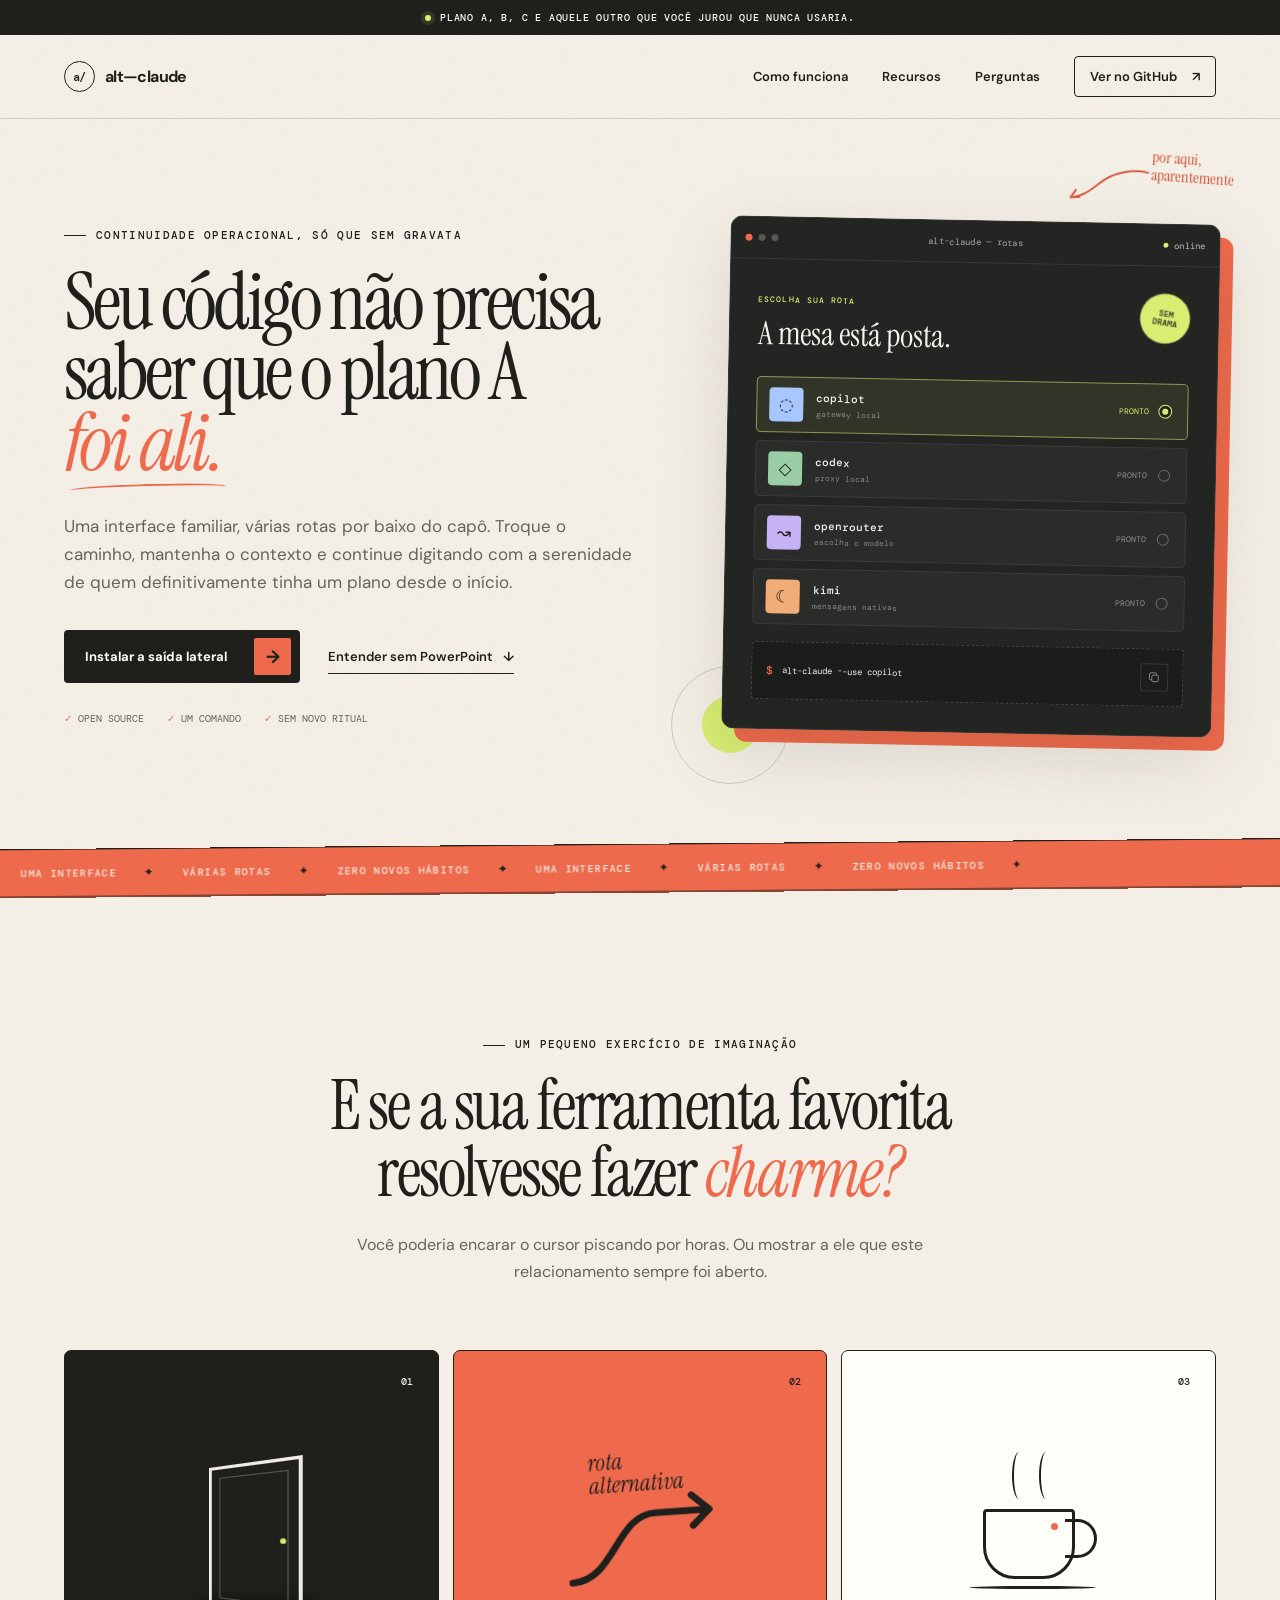
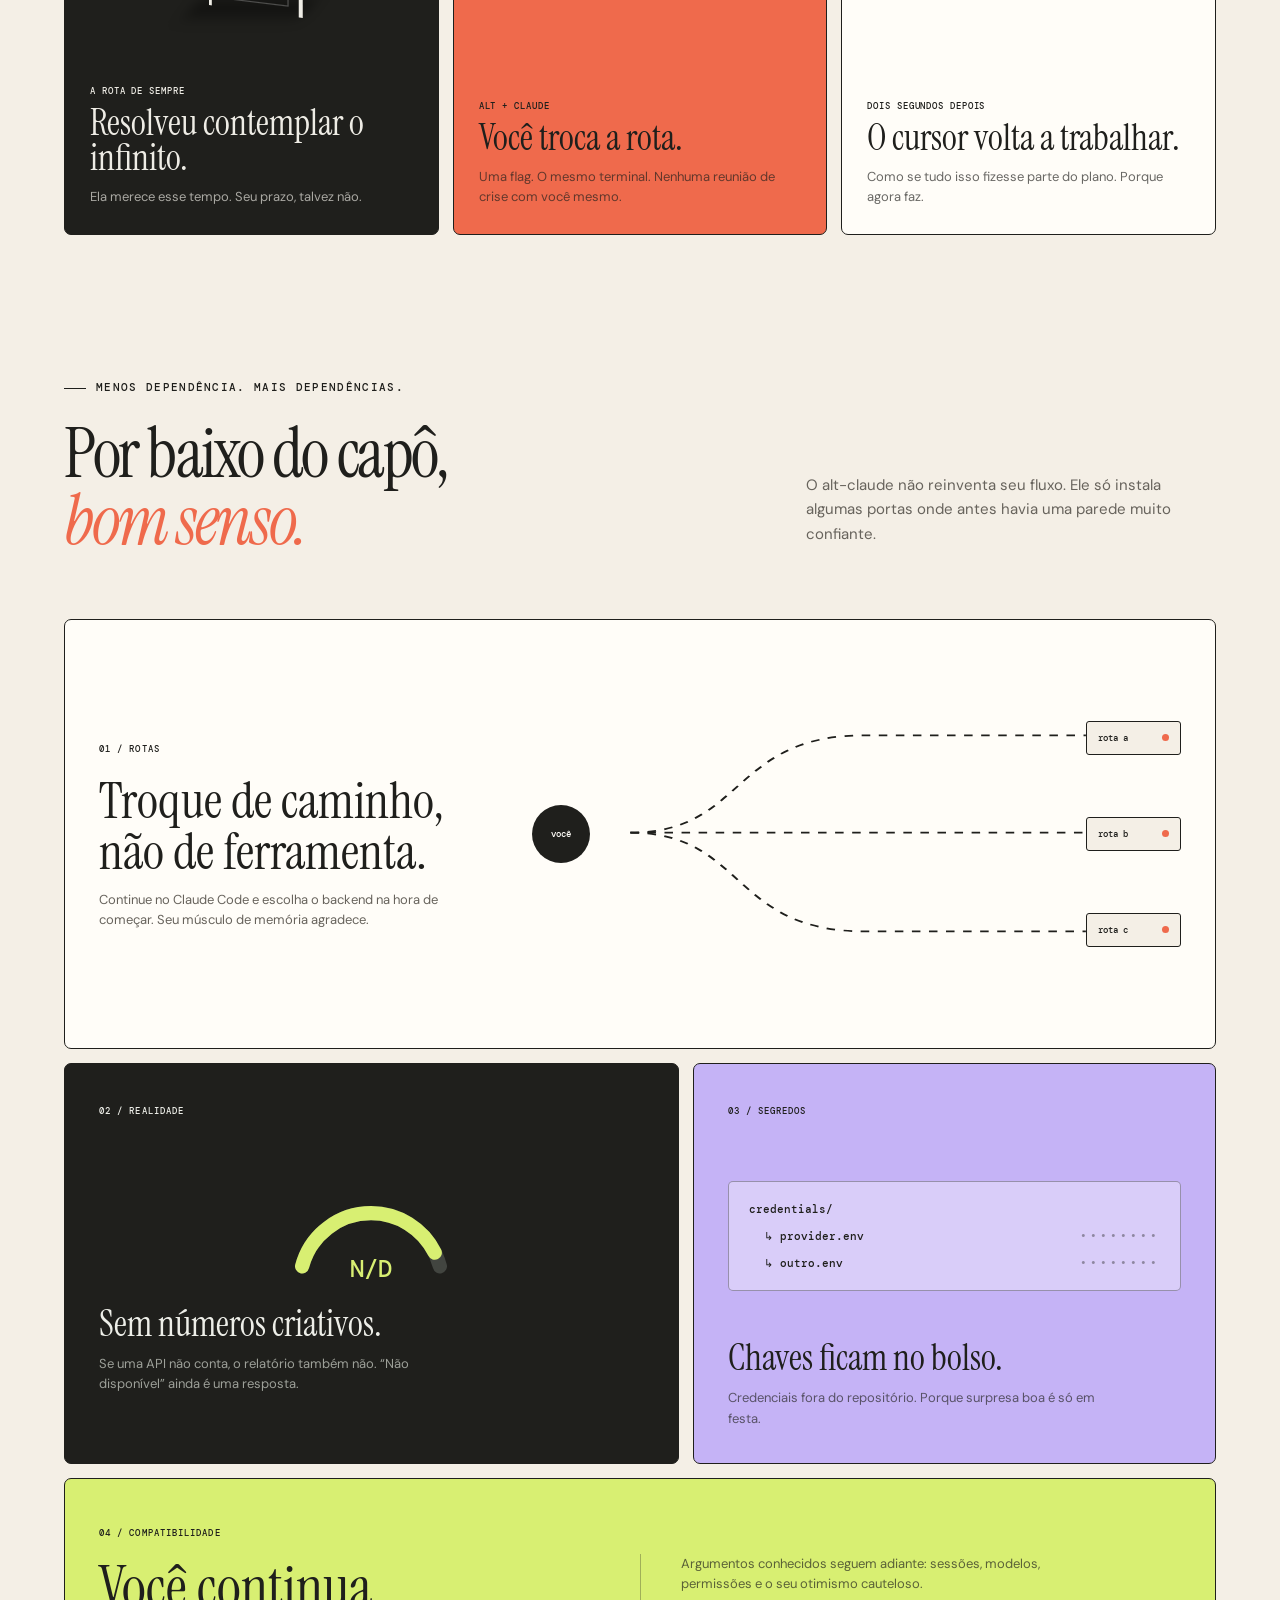
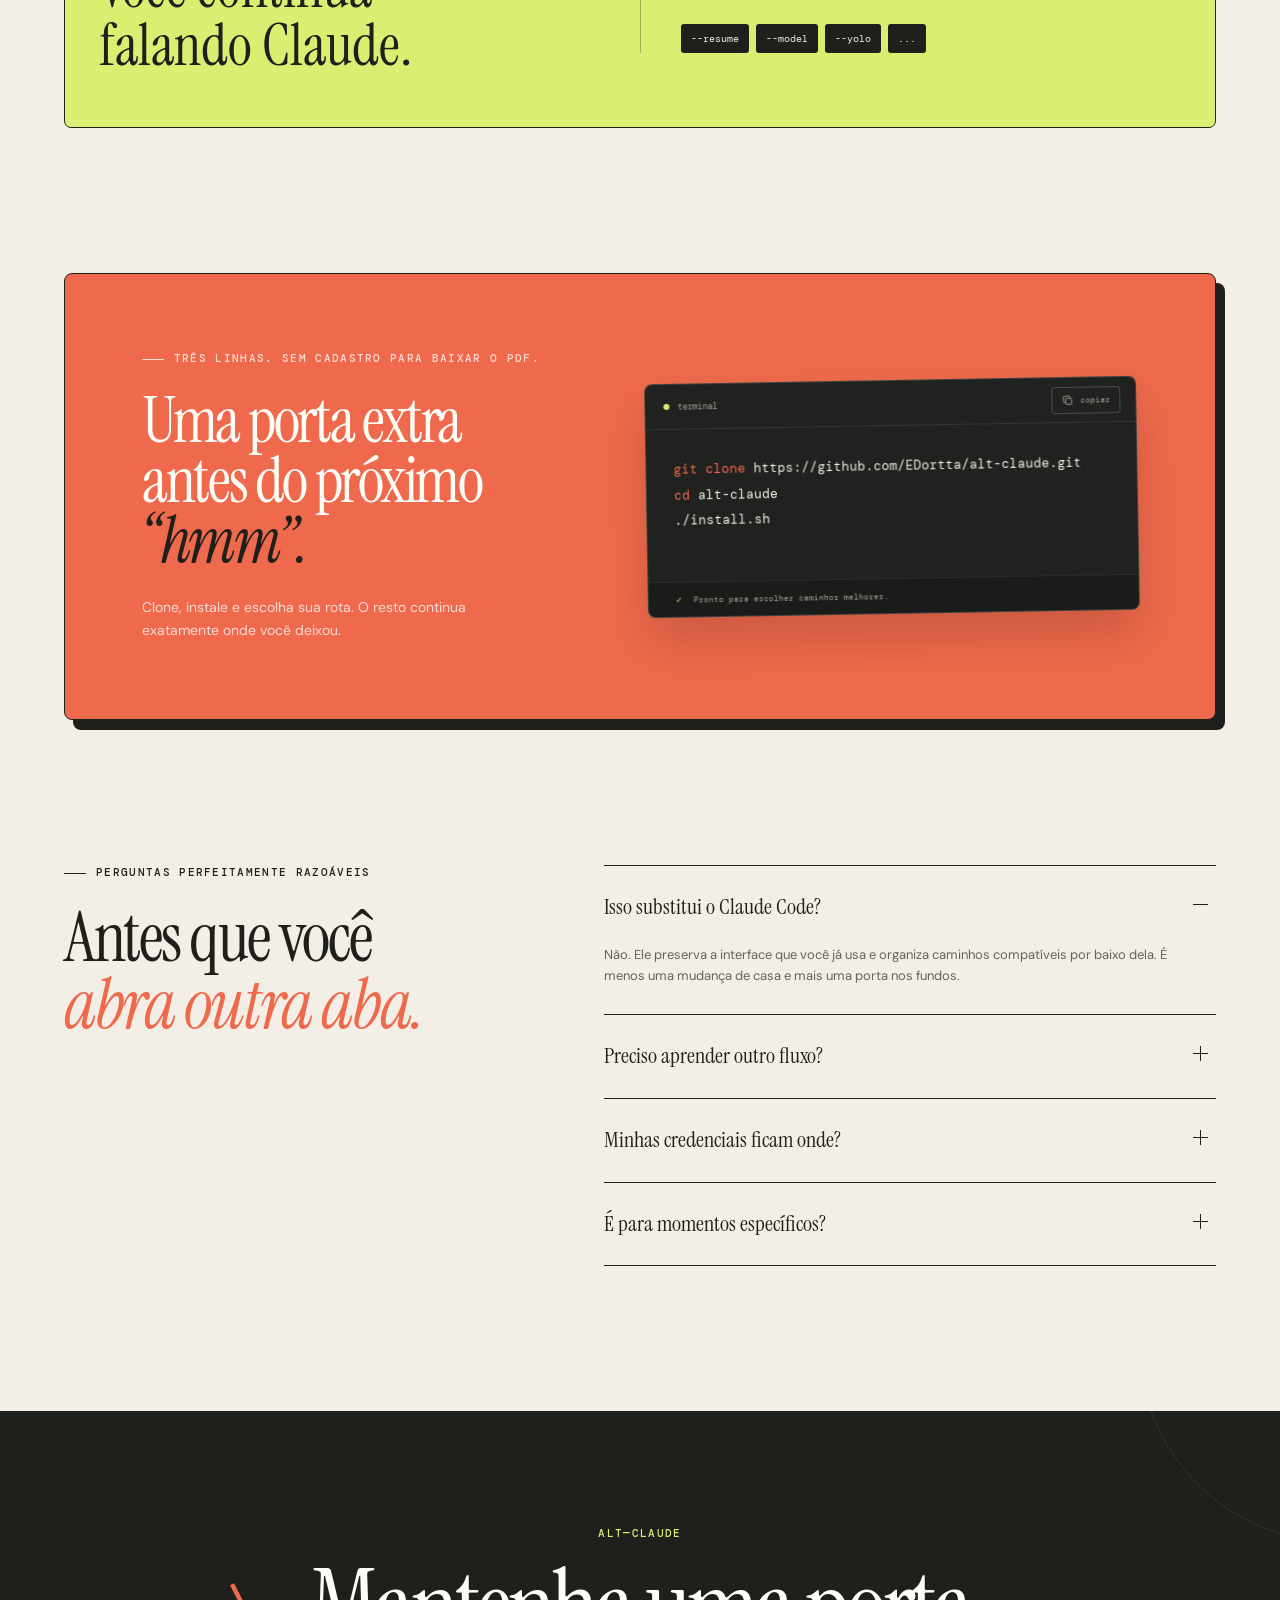
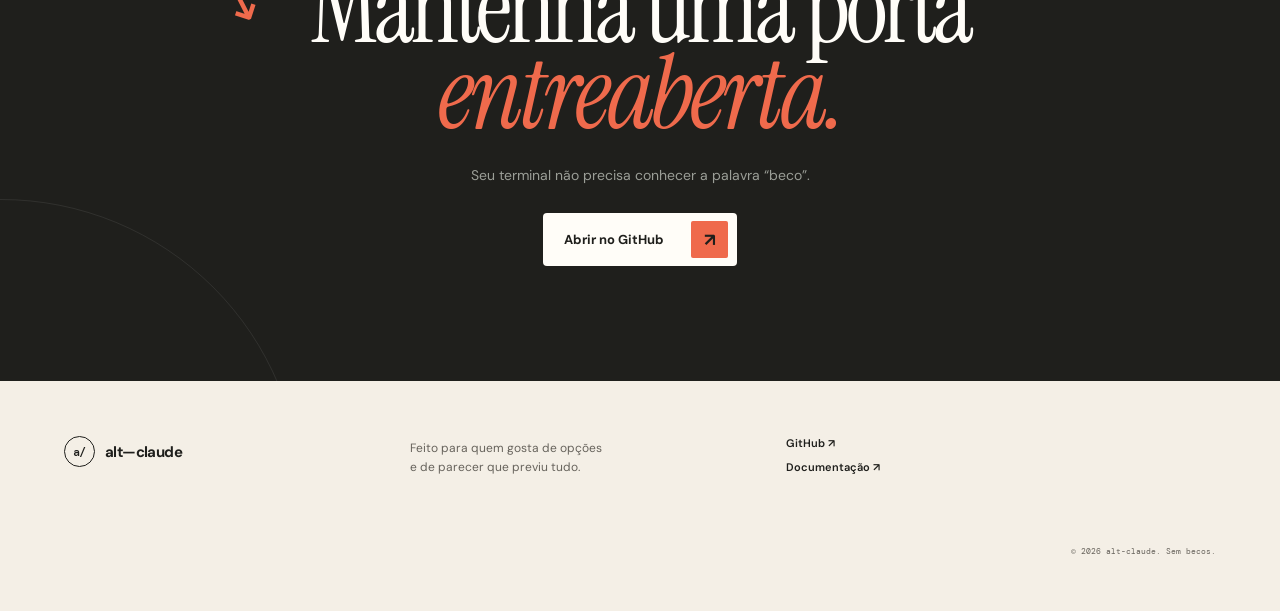
==== docs/index.html @ f987a181 "feat: consolidate installer and add GitHub landing page" ====
<!doctype html>
<html lang="pt-BR">
<head>
  <meta charset="utf-8">
  <meta name="viewport" content="width=device-width, initial-scale=1">
  <meta name="description" content="alt-claude: uma interface, várias rotas. Continue usando Claude Code com o backend que fizer sentido agora.">
  <meta name="theme-color" content="#f4efe6">
  <title>alt-claude — Sempre existe outra rota</title>
  <link rel="preconnect" href="https://fonts.googleapis.com">
  <link rel="preconnect" href="https://fonts.gstatic.com" crossorigin>
  <link href="https://fonts.googleapis.com/css2?family=DM+Mono:wght@400;500&family=DM+Sans:wght@400;500;600;700&family=Instrument+Serif:ital@0;1&display=swap" rel="stylesheet">
  <link rel="stylesheet" href="styles.css">
  <script src="script.js" defer></script>
</head>
<body>
  <a class="skip-link" href="#conteudo">Pular para o conteúdo</a>

  <div class="announcement" role="status">
    <span class="announcement-dot" aria-hidden="true"></span>
    <span>Plano A, B, C e aquele outro que você jurou que nunca usaria.</span>
  </div>

  <header class="site-header">
    <a class="brand" href="#topo" aria-label="alt-claude — início">
      <span class="brand-mark" aria-hidden="true">a/</span>
      <span>alt—claude</span>
    </a>
    <button class="menu-button" type="button" aria-expanded="false" aria-controls="main-nav">
      <span></span><span></span>
      <span class="sr-only">Abrir menu</span>
    </button>
    <nav class="main-nav" id="main-nav" aria-label="Navegação principal">
      <a href="#como-funciona">Como funciona</a>
      <a href="#recursos">Recursos</a>
      <a href="#faq">Perguntas</a>
      <a class="nav-cta" href="https://github.com/EDortta/alt-claude" target="_blank" rel="noreferrer">
        Ver no GitHub
        <span aria-hidden="true">↗</span>
      </a>
    </nav>
  </header>

  <main id="conteudo">
    <section class="hero" id="topo">
      <div class="hero-copy">
        <p class="eyebrow reveal">CONTINUIDADE OPERACIONAL, SÓ QUE SEM GRAVATA</p>
        <h1 class="reveal reveal-delay-1">
          Seu código não precisa saber que o plano A
          <em>foi ali.</em>
        </h1>
        <p class="hero-description reveal reveal-delay-2">
          Uma interface familiar, várias rotas por baixo do capô. Troque o caminho,
          mantenha o contexto e continue digitando com a serenidade de quem
          definitivamente tinha um plano desde o início.
        </p>
        <div class="hero-actions reveal reveal-delay-3">
          <a class="button button-primary" href="#instalar">
            <span>Instalar a saída lateral</span>
            <span class="button-arrow" aria-hidden="true">→</span>
          </a>
          <a class="text-link" href="#como-funciona">Entender sem PowerPoint <span aria-hidden="true">↓</span></a>
        </div>
        <ul class="hero-notes reveal reveal-delay-3" aria-label="Destaques">
          <li><span aria-hidden="true">✓</span> Open source</li>
          <li><span aria-hidden="true">✓</span> Um comando</li>
          <li><span aria-hidden="true">✓</span> Sem novo ritual</li>
        </ul>
      </div>

      <div class="hero-visual reveal reveal-delay-2" aria-label="Demonstração interativa do alt-claude">
        <div class="doodle-note" aria-hidden="true">
          <svg viewBox="0 0 82 42" fill="none">
            <path d="M79 7C62 4 43 10 32 20C24 27 16 35 3 37M3 37l9-1M3 37l5-8" stroke="currentColor" stroke-width="1.7" stroke-linecap="round" stroke-linejoin="round"/>
          </svg>
          <span>por aqui,<br>aparentemente</span>
        </div>

        <div class="terminal-card">
          <div class="terminal-topbar">
            <div class="window-controls" aria-hidden="true"><i></i><i></i><i></i></div>
            <span>alt-claude — rotas</span>
            <span class="terminal-signal"><i></i> online</span>
          </div>
          <div class="terminal-body">
            <div class="terminal-heading">
              <div>
                <span class="terminal-kicker">ESCOLHA SUA ROTA</span>
                <h2>A mesa está posta.</h2>
              </div>
              <span class="tiny-sticker">sem<br>drama</span>
            </div>

            <div class="route-list" role="group" aria-label="Escolha uma rota para a demonstração">
              <button class="route-option is-active" type="button" data-route="copilot" aria-pressed="true">
                <span class="route-icon route-icon-blue" aria-hidden="true">◌</span>
                <span class="route-info"><b>copilot</b><small>gateway local</small></span>
                <span class="route-status">pronto</span>
                <span class="route-radio" aria-hidden="true"></span>
              </button>
              <button class="route-option" type="button" data-route="codex" aria-pressed="false">
                <span class="route-icon route-icon-green" aria-hidden="true">◇</span>
                <span class="route-info"><b>codex</b><small>proxy local</small></span>
                <span class="route-status">pronto</span>
                <span class="route-radio" aria-hidden="true"></span>
              </button>
              <button class="route-option" type="button" data-route="openrouter" aria-pressed="false">
                <span class="route-icon route-icon-purple" aria-hidden="true">↝</span>
                <span class="route-info"><b>openrouter</b><small>escolha o modelo</small></span>
                <span class="route-status">pronto</span>
                <span class="route-radio" aria-hidden="true"></span>
              </button>
              <button class="route-option" type="button" data-route="kimi" aria-pressed="false">
                <span class="route-icon route-icon-orange" aria-hidden="true">☾</span>
                <span class="route-info"><b>kimi</b><small>mensagens nativas</small></span>
                <span class="route-status">pronto</span>
                <span class="route-radio" aria-hidden="true"></span>
              </button>
            </div>

            <div class="command-preview">
              <span class="prompt" aria-hidden="true">$</span>
              <code id="demo-command">alt-claude --use copilot</code>
              <button class="copy-icon" type="button" data-copy-target="demo-command" aria-label="Copiar comando">
                <svg viewBox="0 0 24 24" aria-hidden="true"><rect x="8" y="8" width="11" height="11" rx="2"></rect><path d="M16 8V6a2 2 0 0 0-2-2H6a2 2 0 0 0-2 2v8a2 2 0 0 0 2 2h2"></path></svg>
              </button>
            </div>
          </div>
        </div>
        <div class="orbit orbit-one" aria-hidden="true"></div>
        <div class="orbit orbit-two" aria-hidden="true"></div>
      </div>
    </section>

    <section class="ticker" aria-label="Resumo do produto">
      <div class="ticker-track">
        <span>UMA INTERFACE</span><i>✦</i><span>VÁRIAS ROTAS</span><i>✦</i><span>ZERO NOVOS HÁBITOS</span><i>✦</i>
        <span aria-hidden="true">UMA INTERFACE</span><i aria-hidden="true">✦</i><span aria-hidden="true">VÁRIAS ROTAS</span><i aria-hidden="true">✦</i><span aria-hidden="true">ZERO NOVOS HÁBITOS</span><i aria-hidden="true">✦</i>
      </div>
    </section>

    <section class="problem-section section-shell" id="como-funciona">
      <div class="section-intro">
        <p class="eyebrow">UM PEQUENO EXERCÍCIO DE IMAGINAÇÃO</p>
        <h2>E se a sua ferramenta favorita resolvesse fazer <em>charme?</em></h2>
        <p>Você poderia encarar o cursor piscando por horas. Ou mostrar a ele que este relacionamento sempre foi aberto.</p>
      </div>

      <div class="story-grid">
        <article class="story-card story-card-dark">
          <span class="story-number">01</span>
          <div class="story-art art-door" aria-hidden="true">
            <div class="door"><span></span></div>
            <div class="door-shadow"></div>
          </div>
          <div>
            <p class="story-label">A ROTA DE SEMPRE</p>
            <h3>Resolveu contemplar o infinito.</h3>
            <p>Ela merece esse tempo. Seu prazo, talvez não.</p>
          </div>
        </article>

        <article class="story-card story-card-coral">
          <span class="story-number">02</span>
          <div class="story-art art-sign" aria-hidden="true">
            <span>rota<br>alternativa</span>
            <svg viewBox="0 0 100 65"><path d="M9 52C34 52 37 14 60 14H91M82 5l10 9-10 9" fill="none" stroke="currentColor" stroke-width="4" stroke-linecap="round" stroke-linejoin="round"/></svg>
          </div>
          <div>
            <p class="story-label">ALT + CLAUDE</p>
            <h3>Você troca a rota.</h3>
            <p>Uma flag. O mesmo terminal. Nenhuma reunião de crise com você mesmo.</p>
          </div>
        </article>

        <article class="story-card story-card-cream">
          <span class="story-number">03</span>
          <div class="story-art art-coffee" aria-hidden="true">
            <div class="steam steam-a"></div><div class="steam steam-b"></div>
            <div class="cup"><span></span></div>
          </div>
          <div>
            <p class="story-label">DOIS SEGUNDOS DEPOIS</p>
            <h3>O cursor volta a trabalhar.</h3>
            <p>Como se tudo isso fizesse parte do plano. Porque agora faz.</p>
          </div>
        </article>
      </div>
    </section>

    <section class="features-section section-shell" id="recursos">
      <div class="section-heading-row">
        <div>
          <p class="eyebrow">MENOS DEPENDÊNCIA. MAIS DEPENDÊNCIAS.</p>
          <h2>Por baixo do capô,<br><em>bom senso.</em></h2>
        </div>
        <p>O alt-claude não reinventa seu fluxo. Ele só instala algumas portas onde antes havia uma parede muito confiante.</p>
      </div>

      <div class="bento-grid">
        <article class="feature feature-wide">
          <div class="feature-copy">
            <span class="feature-index">01 / ROTAS</span>
            <h3>Troque de caminho,<br>não de ferramenta.</h3>
            <p>Continue no Claude Code e escolha o backend na hora de começar. Seu músculo de memória agradece.</p>
          </div>
          <div class="route-map" aria-hidden="true">
            <div class="map-origin">você</div>
            <svg viewBox="0 0 360 210" preserveAspectRatio="none">
              <path d="M43 104C110 104 102 31 180 31H310"/>
              <path d="M43 104H310"/>
              <path d="M43 104C110 104 102 178 180 178H310"/>
            </svg>
            <span class="map-point point-a">rota a <i></i></span>
            <span class="map-point point-b">rota b <i></i></span>
            <span class="map-point point-c">rota c <i></i></span>
          </div>
        </article>

        <article class="feature feature-health">
          <span class="feature-index">02 / REALIDADE</span>
          <div class="health-gauge" aria-hidden="true">
            <svg viewBox="0 0 160 90"><path class="gauge-base" d="M22 76a60 60 0 0 1 116 0"/><path class="gauge-value" d="M22 76a60 60 0 0 1 116 0"/></svg>
            <span>N/D</span>
          </div>
          <h3>Sem números criativos.</h3>
          <p>Se uma API não conta, o relatório também não. “Não disponível” ainda é uma resposta.</p>
        </article>

        <article class="feature feature-config">
          <span class="feature-index">03 / SEGREDOS</span>
          <div class="config-art" aria-hidden="true">
            <span>credentials/</span>
            <span class="config-file">↳ provider.env <i>••••••••</i></span>
            <span class="config-file">↳ outro.env <i>••••••••</i></span>
          </div>
          <h3>Chaves ficam no bolso.</h3>
          <p>Credenciais fora do repositório. Porque surpresa boa é só em festa.</p>
        </article>

        <article class="feature feature-full">
          <div>
            <span class="feature-index">04 / COMPATIBILIDADE</span>
            <h3>Você continua falando Claude.</h3>
          </div>
          <div class="feature-full-copy">
            <p>Argumentos conhecidos seguem adiante: sessões, modelos, permissões e o seu otimismo cauteloso.</p>
            <div class="argument-chips" aria-label="Argumentos suportados">
              <code>--resume</code><code>--model</code><code>--yolo</code><code>...</code>
            </div>
          </div>
        </article>
      </div>
    </section>

    <section class="install-section section-shell" id="instalar">
      <div class="install-card">
        <div class="install-copy">
          <p class="eyebrow eyebrow-light">TRÊS LINHAS. SEM CADASTRO PARA BAIXAR O PDF.</p>
          <h2>Uma porta extra<br>antes do próximo <em>“hmm”.</em></h2>
          <p>Clone, instale e escolha sua rota. O resto continua exatamente onde você deixou.</p>
        </div>
        <div class="install-terminal">
          <div class="install-terminal-bar">
            <span><i></i> terminal</span>
            <button type="button" class="copy-button" data-copy-target="install-command">
              <svg viewBox="0 0 24 24" aria-hidden="true"><rect x="8" y="8" width="11" height="11" rx="2"></rect><path d="M16 8V6a2 2 0 0 0-2-2H6a2 2 0 0 0-2 2v8a2 2 0 0 0 2 2h2"></path></svg>
              <span>copiar</span>
            </button>
          </div>
          <pre id="install-command"><code><span>git clone</span> https://github.com/EDortta/alt-claude.git
<span>cd</span> alt-claude
./install.sh</code></pre>
          <div class="install-success"><span>✓</span> Pronto para escolher caminhos melhores.</div>
        </div>
      </div>
    </section>

    <section class="faq-section section-shell" id="faq">
      <div class="faq-title">
        <p class="eyebrow">PERGUNTAS PERFEITAMENTE RAZOÁVEIS</p>
        <h2>Antes que você<br><em>abra outra aba.</em></h2>
      </div>
      <div class="faq-list">
        <details open>
          <summary>Isso substitui o Claude Code?<span aria-hidden="true"></span></summary>
          <p>Não. Ele preserva a interface que você já usa e organiza caminhos compatíveis por baixo dela. É menos uma mudança de casa e mais uma porta nos fundos.</p>
        </details>
        <details>
          <summary>Preciso aprender outro fluxo?<span aria-hidden="true"></span></summary>
          <p>Só uma ideia nova: <code>alt-claude --use rota</code>. Seus outros argumentos continuam seguindo viagem.</p>
        </details>
        <details>
          <summary>Minhas credenciais ficam onde?<span aria-hidden="true"></span></summary>
          <p>Fora do repositório, em arquivos locais com permissões restritas. O README mostra a estrutura recomendada sem pedir que você cole segredo em lugar divertido.</p>
        </details>
        <details>
          <summary>É para momentos específicos?<span aria-hidden="true"></span></summary>
          <p>É para qualquer momento em que ter escolha pareça mais inteligente do que não ter. Curiosamente, são muitos.</p>
        </details>
      </div>
    </section>

    <section class="closing-section">
      <div class="closing-doodle" aria-hidden="true">↘</div>
      <p class="eyebrow">ALT—CLAUDE</p>
      <h2>Mantenha uma porta<br><em>entreaberta.</em></h2>
      <p>Seu terminal não precisa conhecer a palavra “beco”.</p>
      <a class="button button-light" href="https://github.com/EDortta/alt-claude" target="_blank" rel="noreferrer">
        <span>Abrir no GitHub</span><span class="button-arrow" aria-hidden="true">↗</span>
      </a>
    </section>
  </main>

  <footer class="site-footer">
    <a class="brand brand-footer" href="#topo"><span class="brand-mark">a/</span><span>alt—claude</span></a>
    <p>Feito para quem gosta de opções<br>e de parecer que previu tudo.</p>
    <div class="footer-links">
      <a href="https://github.com/EDortta/alt-claude" target="_blank" rel="noreferrer">GitHub ↗</a>
      <a href="https://github.com/EDortta/alt-claude/blob/main/README.md" target="_blank" rel="noreferrer">Documentação ↗</a>
    </div>
    <span class="footer-copy">© <span id="year"></span> alt-claude. Sem becos.</span>
  </footer>

  <div class="toast" role="status" aria-live="polite">Comando copiado. Finja que decorou.</div>
</body>
</html>
---- docs/styles.css ----
:root {
  --paper: #f4efe6;
  --paper-deep: #e9e0d2;
  --ink: #1f1f1c;
  --muted: #67635c;
  --line: rgba(31, 31, 28, 0.16);
  --coral: #ef6a4c;
  --coral-dark: #d64d31;
  --acid: #d8ef72;
  --blue: #a9c7ff;
  --purple: #c5b3f6;
  --green: #9bcea7;
  --white: #fffdf8;
  --sans: "DM Sans", system-ui, -apple-system, BlinkMacSystemFont, "Segoe UI", sans-serif;
  --serif: "Instrument Serif", Georgia, serif;
  --mono: "DM Mono", "SFMono-Regular", Consolas, monospace;
  --shadow: 0 24px 70px rgba(49, 42, 32, 0.13);
}

* { box-sizing: border-box; }
html { scroll-behavior: smooth; }
body {
  margin: 0;
  color: var(--ink);
  background: var(--paper);
  font-family: var(--sans);
  -webkit-font-smoothing: antialiased;
  overflow-x: hidden;
}
body::before {
  content: "";
  position: fixed;
  inset: 0;
  pointer-events: none;
  z-index: 100;
  opacity: .18;
  background-image: url("data:image/svg+xml,%3Csvg viewBox='0 0 180 180' xmlns='http://www.w3.org/2000/svg'%3E%3Cfilter id='n'%3E%3CfeTurbulence type='fractalNoise' baseFrequency='.95' numOctaves='3' stitchTiles='stitch'/%3E%3C/filter%3E%3Crect width='100%25' height='100%25' filter='url(%23n)' opacity='.12'/%3E%3C/svg%3E");
  mix-blend-mode: multiply;
}
a { color: inherit; text-decoration: none; }
button { color: inherit; font: inherit; }
code, pre { font-family: var(--mono); }
::selection { color: var(--ink); background: var(--acid); }

.skip-link {
  position: fixed;
  left: 1rem;
  top: 1rem;
  transform: translateY(-200%);
  padding: .75rem 1rem;
  background: var(--ink);
  color: var(--white);
  z-index: 200;
  transition: transform .2s;
}
.skip-link:focus { transform: translateY(0); }
.sr-only {
  position: absolute;
  width: 1px;
  height: 1px;
  padding: 0;
  margin: -1px;
  overflow: hidden;
  clip: rect(0, 0, 0, 0);
  white-space: nowrap;
  border: 0;
}

.announcement {
  min-height: 35px;
  padding: 7px 5vw;
  display: flex;
  align-items: center;
  justify-content: center;
  gap: 9px;
  color: var(--white);
  background: var(--ink);
  font: 500 10px/1.4 var(--mono);
  letter-spacing: .08em;
  text-align: center;
  text-transform: uppercase;
}
.announcement-dot {
  width: 6px;
  height: 6px;
  border-radius: 50%;
  background: var(--acid);
  box-shadow: 0 0 0 4px rgba(216, 239, 114, .12);
  animation: pulse 2.2s ease-out infinite;
}

.site-header {
  height: 84px;
  max-width: 1440px;
  margin: 0 auto;
  padding: 0 clamp(24px, 5vw, 78px);
  display: flex;
  align-items: center;
  justify-content: space-between;
  border-bottom: 1px solid var(--line);
}
.brand {
  display: inline-flex;
  align-items: center;
  gap: 10px;
  font-weight: 700;
  letter-spacing: -.04em;
}
.brand-mark {
  width: 31px;
  height: 31px;
  display: grid;
  place-items: center;
  border: 1.5px solid var(--ink);
  border-radius: 50%;
  font: 500 12px var(--mono);
  letter-spacing: -.06em;
}
.main-nav { display: flex; align-items: center; gap: 34px; font-size: 13px; font-weight: 600; }
.main-nav > a:not(.nav-cta) { position: relative; }
.main-nav > a:not(.nav-cta)::after {
  content: "";
  position: absolute;
  left: 0;
  right: 100%;
  bottom: -5px;
  height: 1px;
  background: var(--ink);
  transition: right .25s ease;
}
.main-nav > a:hover::after { right: 0; }
.nav-cta {
  padding: 11px 15px;
  display: inline-flex;
  gap: 15px;
  align-items: center;
  border: 1px solid var(--ink);
  border-radius: 4px;
  transition: background .2s, color .2s, transform .2s;
}
.nav-cta:hover { color: var(--white); background: var(--ink); transform: translateY(-2px); }
.menu-button { display: none; border: 0; background: transparent; }

.hero {
  max-width: 1440px;
  min-height: 725px;
  margin: 0 auto;
  padding: 88px clamp(24px, 5vw, 78px) 98px;
  display: grid;
  grid-template-columns: minmax(0, .91fr) minmax(470px, .78fr);
  align-items: center;
  gap: clamp(55px, 7vw, 120px);
}
.eyebrow {
  margin: 0 0 24px;
  font: 500 11px/1.4 var(--mono);
  letter-spacing: .12em;
}
.eyebrow::before {
  content: "";
  width: 22px;
  height: 1px;
  margin-right: 10px;
  display: inline-block;
  vertical-align: middle;
  background: currentColor;
}
.hero h1 {
  max-width: 700px;
  margin: 0;
  font: 400 clamp(64px, 6.25vw, 100px)/.88 var(--serif);
  letter-spacing: -.045em;
}
.hero h1 em, h2 em { color: var(--coral); font-weight: 400; }
.hero h1 em { position: relative; white-space: nowrap; }
.hero h1 em::after {
  content: "";
  position: absolute;
  height: 7px;
  left: 3%;
  right: -2%;
  bottom: 2px;
  border-top: 2px solid var(--coral);
  border-radius: 50%;
  transform: rotate(-1.5deg);
}
.hero-description {
  max-width: 620px;
  margin: 34px 0 0;
  color: var(--muted);
  font-size: 17px;
  line-height: 1.65;
}
.hero-actions { margin-top: 34px; display: flex; align-items: center; gap: 28px; }
.button {
  min-height: 53px;
  padding: 0 8px 0 20px;
  display: inline-flex;
  align-items: center;
  gap: 27px;
  border: 1px solid transparent;
  border-radius: 4px;
  font-size: 13px;
  font-weight: 700;
  transition: transform .2s ease, box-shadow .2s ease, background .2s;
}
.button-primary { color: var(--white); background: var(--ink); }
.button-primary:hover { transform: translateY(-3px); box-shadow: 0 10px 24px rgba(31,31,28,.18); }
.button-arrow {
  width: 37px;
  height: 37px;
  display: grid;
  place-items: center;
  border-radius: 2px;
  color: var(--ink);
  background: var(--coral);
  font-size: 18px;
}
.text-link { padding: 8px 0; border-bottom: 1px solid var(--ink); font-size: 13px; font-weight: 600; }
.text-link span { display: inline-block; margin-left: 7px; transition: transform .2s; }
.text-link:hover span { transform: translateY(3px); }
.hero-notes { margin: 29px 0 0; padding: 0; display: flex; gap: 23px; list-style: none; color: var(--muted); font: 400 10px var(--mono); text-transform: uppercase; }
.hero-notes span { color: var(--coral); }

.hero-visual { position: relative; min-width: 0; }
.terminal-card {
  position: relative;
  z-index: 2;
  overflow: hidden;
  color: #ebeee8;
  background: #232522;
  border: 1px solid rgba(255,255,255,.1);
  border-radius: 12px;
  box-shadow: var(--shadow), 13px 13px 0 var(--coral);
  transform: rotate(1.1deg);
  transition: transform .35s ease;
}
.terminal-card:hover { transform: rotate(0deg) translateY(-3px); }
.terminal-topbar {
  height: 42px;
  padding: 0 14px;
  display: grid;
  grid-template-columns: 1fr auto 1fr;
  align-items: center;
  border-bottom: 1px solid rgba(255,255,255,.09);
  color: #a5aaa2;
  font: 400 9px var(--mono);
  letter-spacing: .03em;
}
.window-controls { display: flex; gap: 6px; }
.window-controls i { width: 7px; height: 7px; border-radius: 50%; background: #545952; }
.window-controls i:first-child { background: var(--coral); }
.terminal-signal { justify-self: end; display: flex; align-items: center; gap: 6px; color: #bac1b7; }
.terminal-signal i { width: 5px; height: 5px; border-radius: 50%; background: var(--acid); }
.terminal-body { padding: 27px 28px 29px; }
.terminal-heading { margin-bottom: 22px; display: flex; align-items: flex-start; justify-content: space-between; }
.terminal-kicker { color: var(--acid); font: 500 8px var(--mono); letter-spacing: .13em; }
.terminal-heading h2 { margin: 5px 0 0; color: #f7f4ee; font: 400 32px var(--serif); }
.tiny-sticker { width: 50px; height: 50px; display: grid; place-items: center; color: var(--ink); background: var(--acid); border-radius: 50%; font: 500 8px/1.1 var(--mono); text-align: center; text-transform: uppercase; transform: rotate(9deg); }
.route-list { display: grid; gap: 8px; }
.route-option {
  width: 100%;
  padding: 10px 12px;
  display: grid;
  grid-template-columns: 36px 1fr auto 16px;
  gap: 11px;
  align-items: center;
  color: #d8dbd5;
  background: rgba(255,255,255,.035);
  border: 1px solid rgba(255,255,255,.075);
  border-radius: 5px;
  text-align: left;
  cursor: pointer;
  transition: background .18s, border-color .18s, transform .18s;
}
.route-option:hover { transform: translateX(3px); background: rgba(255,255,255,.07); }
.route-option.is-active { border-color: rgba(216,239,114,.55); background: rgba(216,239,114,.08); }
.route-icon { width: 34px; height: 34px; display: grid; place-items: center; border-radius: 4px; color: var(--ink); font-size: 17px; }
.route-icon-blue { background: var(--blue); }
.route-icon-green { background: var(--green); }
.route-icon-purple { background: var(--purple); }
.route-icon-orange { background: #f2ad78; }
.route-info { display: grid; gap: 4px; }
.route-info b { color: #f1f2ee; font: 500 11px var(--mono); }
.route-info small { color: #858b82; font: 400 8px var(--mono); }
.route-status { color: #8e948b; font: 400 8px var(--mono); text-transform: uppercase; }
.route-option.is-active .route-status { color: var(--acid); }
.route-radio { width: 12px; height: 12px; border: 1px solid #656a63; border-radius: 50%; }
.route-option.is-active .route-radio { border: 3px solid #232522; outline: 1px solid var(--acid); background: var(--acid); }
.command-preview { margin-top: 17px; padding: 14px; display: flex; align-items: center; gap: 9px; border: 1px dashed rgba(255,255,255,.18); border-radius: 4px; background: #1b1d1a; }
.command-preview .prompt { color: var(--coral); font: 500 11px var(--mono); }
.command-preview code { flex: 1; color: #eceee9; font-size: 9px; white-space: nowrap; }
.copy-icon { width: 28px; height: 28px; padding: 6px; display: grid; place-items: center; color: #91968e; background: transparent; border: 1px solid rgba(255,255,255,.12); border-radius: 3px; cursor: pointer; }
.copy-icon:hover { color: var(--acid); border-color: var(--acid); }
.copy-icon svg, .copy-button svg { width: 100%; fill: none; stroke: currentColor; stroke-width: 1.5; }
.doodle-note { position: absolute; z-index: 3; top: -72px; right: -18px; display: flex; align-items: flex-start; color: var(--coral-dark); font: 400 16px/1.1 var(--serif); transform: rotate(4deg); }
.doodle-note svg { width: 82px; margin-top: 18px; }
.orbit { position: absolute; z-index: 1; border: 1px solid rgba(31,31,28,.18); border-radius: 50%; }
.orbit-one { width: 118px; height: 118px; left: -55px; bottom: -51px; }
.orbit-two { width: 57px; height: 57px; left: -24px; bottom: -20px; background: var(--acid); border: 0; }

.ticker { overflow: hidden; color: var(--paper); background: var(--coral); border-block: 1px solid var(--ink); transform: rotate(-.5deg) scale(1.01); }
.ticker-track { width: max-content; padding: 15px 0; display: flex; align-items: center; animation: marquee 24s linear infinite; font: 500 10px var(--mono); letter-spacing: .13em; }
.ticker-track span { margin: 0 27px; }
.ticker-track i { color: var(--ink); font-style: normal; font-size: 12px; }

.section-shell { max-width: 1440px; margin: 0 auto; padding-inline: clamp(24px, 5vw, 78px); }
.problem-section { padding-top: 145px; padding-bottom: 145px; }
.section-intro { max-width: 800px; margin: 0 auto 65px; text-align: center; }
.section-intro .eyebrow { margin-bottom: 20px; }
.section-intro h2, .section-heading-row h2, .faq-title h2 {
  margin: 0;
  font: 400 clamp(48px, 5.4vw, 79px)/.97 var(--serif);
  letter-spacing: -.035em;
}
.section-intro > p:last-child { max-width: 600px; margin: 26px auto 0; color: var(--muted); font-size: 16px; line-height: 1.65; }
.story-grid { display: grid; grid-template-columns: repeat(3, 1fr); gap: 14px; }
.story-card { min-height: 485px; padding: 24px 25px 27px; display: flex; flex-direction: column; justify-content: space-between; border: 1px solid var(--ink); border-radius: 7px; transition: transform .28s ease, box-shadow .28s ease; }
.story-card:hover { transform: translateY(-7px) rotate(-.3deg); box-shadow: 7px 8px 0 var(--ink); }
.story-card-dark { color: #eeece5; background: var(--ink); }
.story-card-coral { background: var(--coral); }
.story-card-cream { background: var(--white); }
.story-number { align-self: flex-end; font: 500 10px var(--mono); }
.story-label { margin: 0 0 8px; font: 500 9px var(--mono); letter-spacing: .1em; }
.story-card h3 { margin: 0 0 12px; font: 400 36px/.98 var(--serif); }
.story-card > div:last-child > p:last-child { margin: 0; max-width: 325px; opacity: .67; font-size: 13px; line-height: 1.55; }
.story-art { height: 190px; display: grid; place-items: center; }
.art-door { position: relative; }
.door { position: relative; z-index: 2; width: 85px; height: 137px; border: 3px solid #eeece5; border-bottom: 0; transform: perspective(200px) rotateY(-22deg); transform-origin: left; }
.door::before { content: ""; position: absolute; inset: 8px; border: 1px solid rgba(255,255,255,.25); }
.door span { position: absolute; right: 10px; top: 67px; width: 5px; height: 5px; border-radius: 50%; background: var(--acid); }
.door-shadow { position: absolute; width: 118px; height: 18px; bottom: 14px; background: rgba(0,0,0,.4); filter: blur(7px); transform: skew(-36deg); }
.art-sign { display: flex; flex-direction: column; color: var(--ink); font: italic 23px/1 var(--serif); transform: rotate(-4deg); }
.art-sign svg { width: 170px; margin-top: -5px; }
.art-coffee { position: relative; }
.cup { position: relative; width: 92px; height: 70px; border: 3px solid var(--ink); border-radius: 4px 4px 32px 32px; }
.cup::after { content: ""; position: absolute; width: 29px; height: 33px; right: -25px; top: 7px; border: 3px solid var(--ink); border-left: 0; border-radius: 0 20px 20px 0; }
.cup::before { content: ""; position: absolute; width: 127px; height: 3px; left: -17px; bottom: -13px; background: var(--ink); border-radius: 50%; }
.cup span { position: absolute; width: 7px; height: 7px; right: 14px; top: 11px; border-radius: 50%; background: var(--coral); }
.steam { position: absolute; top: 3px; width: 14px; height: 47px; border-left: 2px solid var(--ink); border-radius: 50%; animation: steam 2.6s ease-in-out infinite; }
.steam-a { left: calc(50% - 17px); }
.steam-b { left: calc(50% + 10px); animation-delay: .7s; }

.features-section { padding-bottom: 145px; }
.section-heading-row { margin-bottom: 65px; display: flex; align-items: flex-end; justify-content: space-between; gap: 60px; }
.section-heading-row > p { max-width: 410px; margin: 0 0 7px; color: var(--muted); font-size: 15px; line-height: 1.65; }
.bento-grid { display: grid; grid-template-columns: 1.08fr .92fr; gap: 14px; }
.feature { position: relative; overflow: hidden; min-height: 385px; padding: 34px; border: 1px solid var(--ink); border-radius: 7px; }
.feature-index { font: 500 9px var(--mono); letter-spacing: .12em; }
.feature h3 { margin: 18px 0 12px; font: 400 36px/1 var(--serif); }
.feature p { max-width: 370px; margin: 0; color: var(--muted); font-size: 13px; line-height: 1.6; }
.feature-wide { grid-column: 1 / -1; min-height: 430px; display: grid; grid-template-columns: .8fr 1.2fr; align-items: center; background: var(--white); }
.feature-wide h3 { font-size: clamp(42px, 4vw, 62px); }
.route-map { position: relative; height: 280px; }
.route-map svg { position: absolute; width: calc(100% - 35px); height: 100%; left: 25px; }
.route-map path { fill: none; stroke: var(--ink); stroke-width: 1.3; stroke-dasharray: 5 5; }
.map-origin { position: absolute; z-index: 2; top: calc(50% - 29px); left: 0; width: 58px; height: 58px; display: grid; place-items: center; color: var(--white); background: var(--ink); border-radius: 50%; font: 500 9px var(--mono); }
.map-point { position: absolute; right: 0; width: 95px; padding: 10px 11px; display: flex; align-items: center; justify-content: space-between; border: 1px solid var(--ink); border-radius: 3px; background: var(--paper); font: 500 9px var(--mono); }
.map-point i { width: 7px; height: 7px; border-radius: 50%; background: var(--coral); }
.point-a { top: 27px; }
.point-b { top: calc(50% - 17px); }
.point-c { bottom: 27px; }
.feature-health { color: #edeee8; background: var(--ink); }
.feature-health p { color: #9da099; }
.health-gauge { width: 190px; margin: 57px auto 7px; position: relative; }
.health-gauge svg { width: 100%; overflow: visible; }
.health-gauge path { fill: none; stroke-width: 12; stroke-linecap: round; }
.gauge-base { stroke: #424540; }
.gauge-value { stroke: var(--acid); stroke-dasharray: 145 200; }
.health-gauge span { position: absolute; left: 50%; bottom: 4px; transform: translateX(-50%); color: var(--acid); font: 500 24px var(--mono); }
.feature-config { background: var(--purple); }
.feature-config p { color: rgba(31,31,28,.65); }
.config-art { margin: 62px 0 49px; padding: 20px; display: grid; gap: 13px; background: rgba(255,255,255,.35); border: 1px solid rgba(31,31,28,.35); border-radius: 5px; font: 500 11px var(--mono); }
.config-file { padding-left: 15px; display: flex; justify-content: space-between; }
.config-file i { font-style: normal; letter-spacing: 3px; opacity: .4; }
.feature-full { grid-column: 1 / -1; min-height: 250px; display: grid; grid-template-columns: 1fr 1fr; align-items: center; color: var(--ink); background: var(--acid); }
.feature-full h3 { max-width: 430px; font-size: clamp(42px, 4.5vw, 64px); }
.feature-full-copy { padding-left: 40px; border-left: 1px solid rgba(31,31,28,.3); }
.feature-full-copy p { color: rgba(31,31,28,.68); }
.argument-chips { margin-top: 29px; display: flex; flex-wrap: wrap; gap: 7px; }
.argument-chips code { padding: 8px 10px; color: var(--paper); background: var(--ink); border-radius: 3px; font-size: 10px; }

.install-section { padding-bottom: 145px; }
.install-card { overflow: hidden; padding: clamp(45px, 6vw, 86px); display: grid; grid-template-columns: .9fr 1.1fr; align-items: center; gap: clamp(55px, 8vw, 120px); color: var(--white); background: var(--coral); border: 1px solid var(--ink); border-radius: 8px; box-shadow: 9px 10px 0 var(--ink); }
.eyebrow-light { color: rgba(255,255,255,.76); }
.install-copy h2 { margin: 0; font: 400 clamp(50px, 5vw, 75px)/.94 var(--serif); letter-spacing: -.035em; }
.install-copy h2 em { color: var(--ink); }
.install-copy > p:last-child { max-width: 450px; margin: 25px 0 0; color: rgba(255,255,255,.76); font-size: 14px; line-height: 1.65; }
.install-terminal { overflow: hidden; background: #20221f; border: 1px solid rgba(255,255,255,.15); border-radius: 8px; box-shadow: 0 25px 50px rgba(86,35,24,.23); transform: rotate(-1deg); }
.install-terminal-bar { height: 45px; padding: 0 15px 0 18px; display: flex; align-items: center; justify-content: space-between; border-bottom: 1px solid rgba(255,255,255,.09); color: #9ea29b; font: 400 9px var(--mono); }
.install-terminal-bar > span { display: flex; align-items: center; gap: 8px; }
.install-terminal-bar > span i { width: 6px; height: 6px; border-radius: 50%; background: var(--acid); }
.copy-button { padding: 6px 9px; display: flex; align-items: center; gap: 6px; color: #a9ada5; background: transparent; border: 1px solid #474b45; border-radius: 3px; font: 400 8px var(--mono); cursor: pointer; }
.copy-button:hover { color: var(--acid); border-color: var(--acid); }
.copy-button svg { width: 13px; }
.install-terminal pre { min-height: 152px; margin: 0; padding: 27px; overflow-x: auto; color: #ebeee7; font-size: clamp(10px, 1vw, 13px); line-height: 2; }
.install-terminal pre span { color: var(--coral); }
.install-success { padding: 12px 27px; color: #a4a89f; background: #1a1c19; border-top: 1px solid rgba(255,255,255,.07); font: 400 8px var(--mono); }
.install-success span { margin-right: 6px; color: var(--acid); }

.faq-section { padding-bottom: 145px; display: grid; grid-template-columns: .82fr 1.18fr; gap: clamp(70px, 9vw, 150px); }
.faq-title { position: sticky; top: 40px; align-self: start; }
.faq-list { border-top: 1px solid var(--ink); }
details { border-bottom: 1px solid var(--ink); }
summary { position: relative; padding: 27px 45px 27px 0; list-style: none; font: 400 22px/1.3 var(--serif); cursor: pointer; }
summary::-webkit-details-marker { display: none; }
summary span::before, summary span::after { content: ""; position: absolute; right: 8px; top: 38px; width: 15px; height: 1px; background: var(--ink); transition: transform .2s; }
summary span::after { transform: rotate(90deg); }
details[open] summary span::after { transform: rotate(0deg); }
details p { margin: -5px 45px 28px 0; color: var(--muted); font-size: 13px; line-height: 1.65; }
details code { padding: 2px 4px; color: var(--ink); background: var(--paper-deep); font-size: 11px; }

.closing-section { position: relative; overflow: hidden; min-height: 570px; padding: 110px 24px; display: flex; flex-direction: column; align-items: center; justify-content: center; color: var(--white); background: var(--ink); text-align: center; }
.closing-section::before, .closing-section::after { content: ""; position: absolute; border: 1px solid rgba(255,255,255,.08); border-radius: 50%; }
.closing-section::before { width: 600px; height: 600px; left: -300px; bottom: -420px; }
.closing-section::after { width: 400px; height: 400px; right: -260px; top: -270px; }
.closing-section .eyebrow { color: var(--acid); }
.closing-section .eyebrow::before { display: none; }
.closing-section h2 { margin: 0; font: 400 clamp(65px, 8vw, 112px)/.84 var(--serif); letter-spacing: -.04em; }
.closing-section h2 em { color: var(--coral); }
.closing-section > p:not(.eyebrow) { margin: 29px 0; color: #9b9e97; font-size: 14px; }
.button-light { color: var(--ink); background: var(--white); }
.button-light:hover { transform: translateY(-3px); box-shadow: 0 9px 0 rgba(239,106,76,.8); }
.closing-doodle { position: absolute; left: 17%; top: 27%; color: var(--coral); font: 400 54px var(--serif); transform: rotate(18deg); }

.site-footer { max-width: 1440px; min-height: 230px; margin: 0 auto; padding: 55px clamp(24px, 5vw, 78px); display: grid; grid-template-columns: 1fr 1.1fr .8fr auto; align-items: start; gap: 40px; background: var(--paper); }
.brand-footer { font-size: 15px; }
.site-footer > p { margin: 3px 0; color: var(--muted); font-size: 12px; line-height: 1.6; }
.footer-links { display: grid; gap: 10px; font-size: 11px; font-weight: 600; }
.footer-links a:hover { color: var(--coral-dark); }
.footer-copy { align-self: end; color: var(--muted); font: 400 8px var(--mono); }
.toast { position: fixed; z-index: 150; left: 50%; bottom: 25px; padding: 13px 18px; color: var(--ink); background: var(--acid); border: 1px solid var(--ink); border-radius: 4px; box-shadow: 4px 4px 0 var(--ink); font: 500 10px var(--mono); transform: translate(-50%, 140%); opacity: 0; transition: transform .3s ease, opacity .3s; }
.toast.is-visible { transform: translate(-50%, 0); opacity: 1; }

.reveal { opacity: 0; transform: translateY(18px); animation: reveal .75s cubic-bezier(.2,.7,.2,1) forwards; }
.reveal-delay-1 { animation-delay: .1s; }
.reveal-delay-2 { animation-delay: .2s; }
.reveal-delay-3 { animation-delay: .3s; }
@keyframes reveal { to { opacity: 1; transform: translateY(0); } }
@keyframes pulse { 0% { box-shadow: 0 0 0 0 rgba(216,239,114,.5); } 70%,100% { box-shadow: 0 0 0 7px rgba(216,239,114,0); } }
@keyframes marquee { to { transform: translateX(-50%); } }
@keyframes steam { 0%,100% { transform: translateY(5px) skewX(-4deg); opacity: 0; } 40% { opacity: .8; } 100% { transform: translateY(-9px) skewX(5deg); opacity: 0; } }

@media (max-width: 1000px) {
  .hero { min-height: auto; padding-top: 75px; grid-template-columns: 1fr; }
  .hero-copy { max-width: 760px; }
  .hero-visual { width: min(100%, 600px); margin: 25px auto 0; }
  .story-grid { grid-template-columns: 1fr; }
  .story-card { min-height: 360px; display: grid; grid-template-columns: 70px 1fr 1fr; align-items: center; gap: 20px; }
  .story-number { align-self: start; }
  .story-art { height: 200px; }
  .install-card { grid-template-columns: 1fr; }
  .faq-section { grid-template-columns: 1fr; }
  .faq-title { position: static; }
  .site-footer { grid-template-columns: 1fr 1fr; }
  .footer-copy { align-self: start; }
}

@media (max-width: 760px) {
  .announcement { font-size: 8px; }
  .site-header { height: 70px; }
  .menu-button { width: 38px; height: 38px; padding: 10px; display: grid; align-content: center; gap: 6px; cursor: pointer; }
  .menu-button > span:not(.sr-only) { width: 18px; height: 1px; display: block; background: var(--ink); transition: transform .2s; }
  .menu-button[aria-expanded="true"] > span:first-child { transform: translateY(3.5px) rotate(45deg); }
  .menu-button[aria-expanded="true"] > span:nth-child(2) { transform: translateY(-3.5px) rotate(-45deg); }
  .main-nav { position: absolute; z-index: 50; left: 18px; right: 18px; top: 96px; padding: 22px; display: none; flex-direction: column; align-items: stretch; gap: 20px; background: var(--white); border: 1px solid var(--ink); border-radius: 5px; box-shadow: 6px 6px 0 var(--ink); }
  .main-nav.is-open { display: flex; }
  .nav-cta { justify-content: space-between; }
  .hero { padding-top: 65px; padding-bottom: 80px; gap: 45px; }
  .hero h1 { font-size: clamp(55px, 17.5vw, 76px); }
  .hero-description { font-size: 15px; }
  .hero-actions { align-items: flex-start; flex-direction: column; gap: 15px; }
  .hero-notes { gap: 10px 17px; flex-wrap: wrap; }
  .doodle-note { display: none; }
  .terminal-body { padding: 20px 16px; }
  .terminal-card { box-shadow: 7px 8px 0 var(--coral); }
  .route-option { grid-template-columns: 36px 1fr 14px; }
  .route-status { display: none; }
  .command-preview code { font-size: 8px; }
  .ticker-track { padding: 13px 0; }
  .problem-section { padding-top: 105px; padding-bottom: 105px; }
  .section-intro h2, .section-heading-row h2, .faq-title h2 { font-size: 50px; }
  .story-card { min-height: 460px; display: flex; }
  .story-number { align-self: flex-end; }
  .section-heading-row { align-items: flex-start; flex-direction: column; gap: 25px; }
  .features-section, .install-section, .faq-section { padding-bottom: 105px; }
  .bento-grid { grid-template-columns: 1fr; }
  .feature-wide, .feature-full { grid-column: auto; grid-template-columns: 1fr; }
  .feature-wide { min-height: 620px; }
  .route-map { margin-top: 25px; height: 250px; }
  .feature-health, .feature-config { min-height: 400px; }
  .feature-full { gap: 30px; }
  .feature-full-copy { padding: 25px 0 0; border-left: 0; border-top: 1px solid rgba(31,31,28,.3); }
  .install-card { padding: 42px 20px; box-shadow: 6px 7px 0 var(--ink); }
  .install-terminal pre { padding: 22px 16px; }
  .closing-section { min-height: 520px; }
  .closing-doodle { display: none; }
  .site-footer { grid-template-columns: 1fr; gap: 28px; }
  .footer-copy { margin-top: 15px; }
}

@media (prefers-reduced-motion: reduce) {
  html { scroll-behavior: auto; }
  *, *::before, *::after { animation-duration: .01ms !important; animation-iteration-count: 1 !important; transition-duration: .01ms !important; }
}
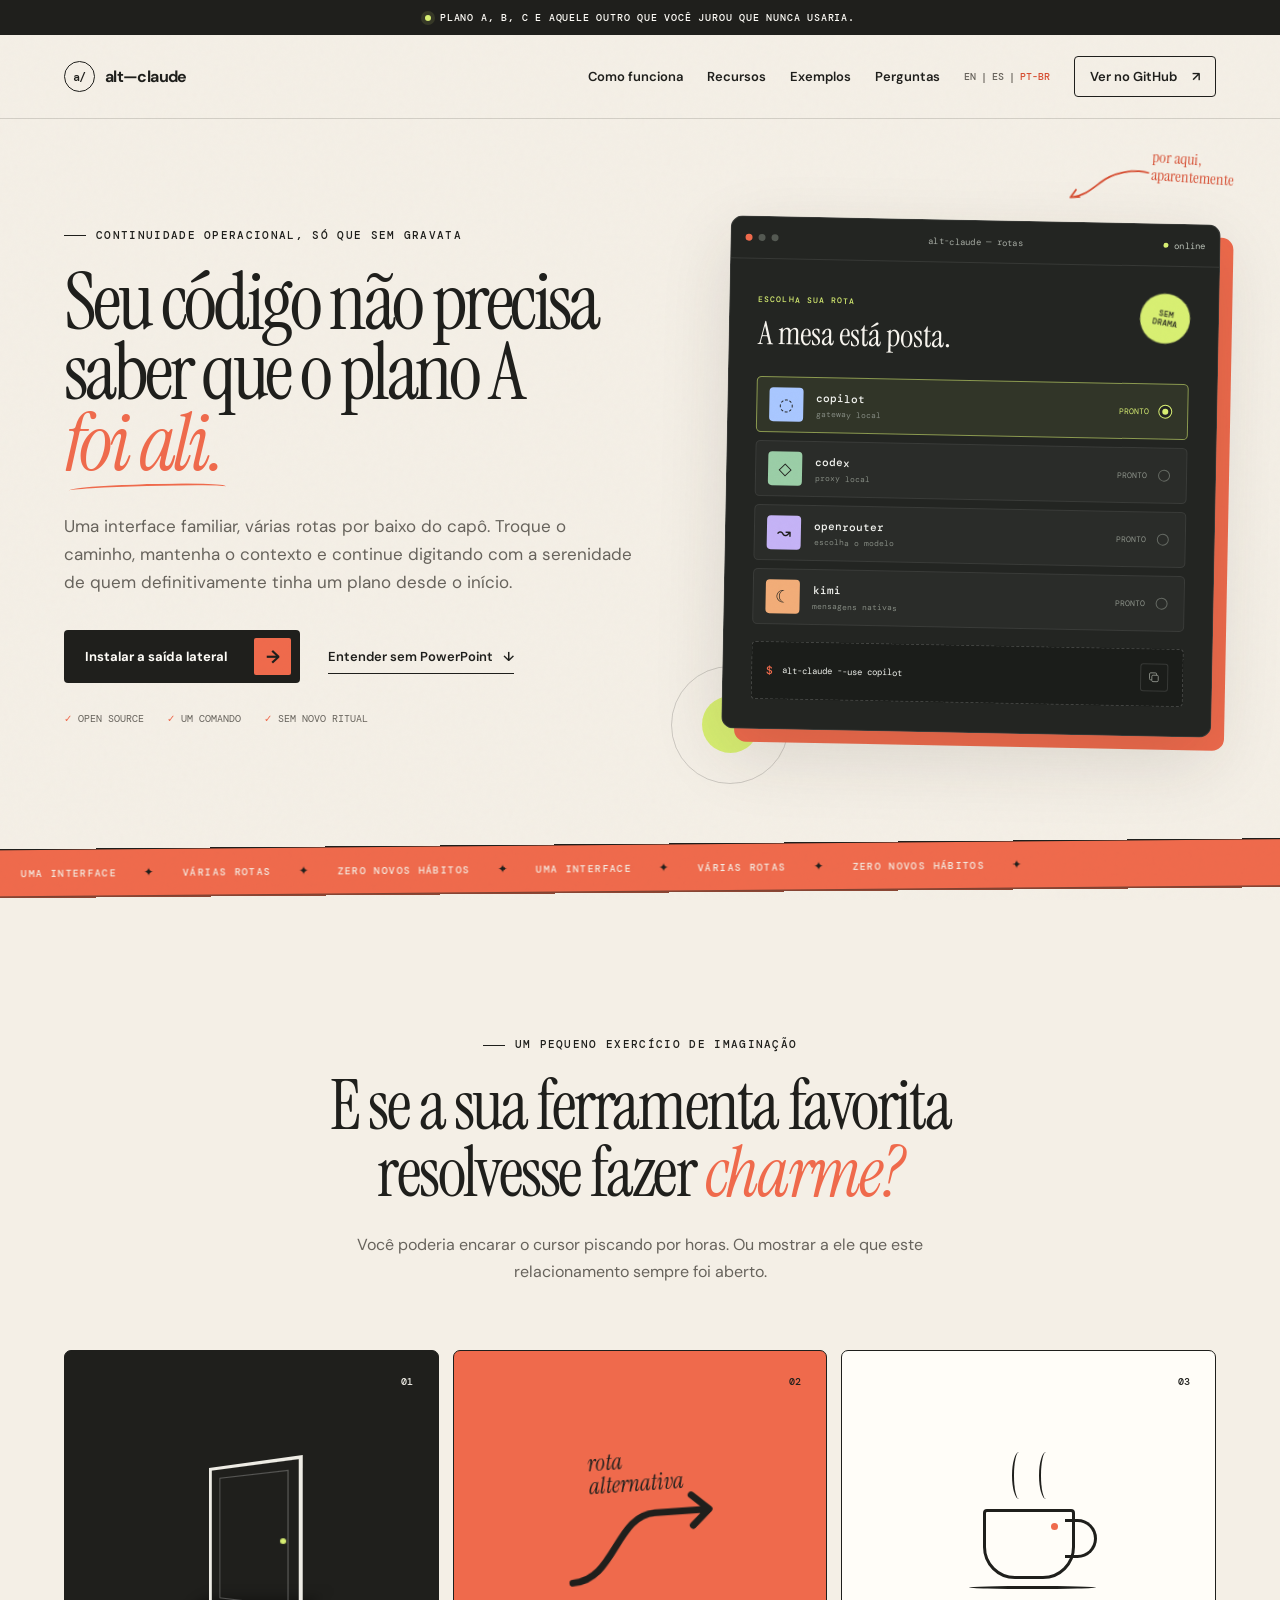
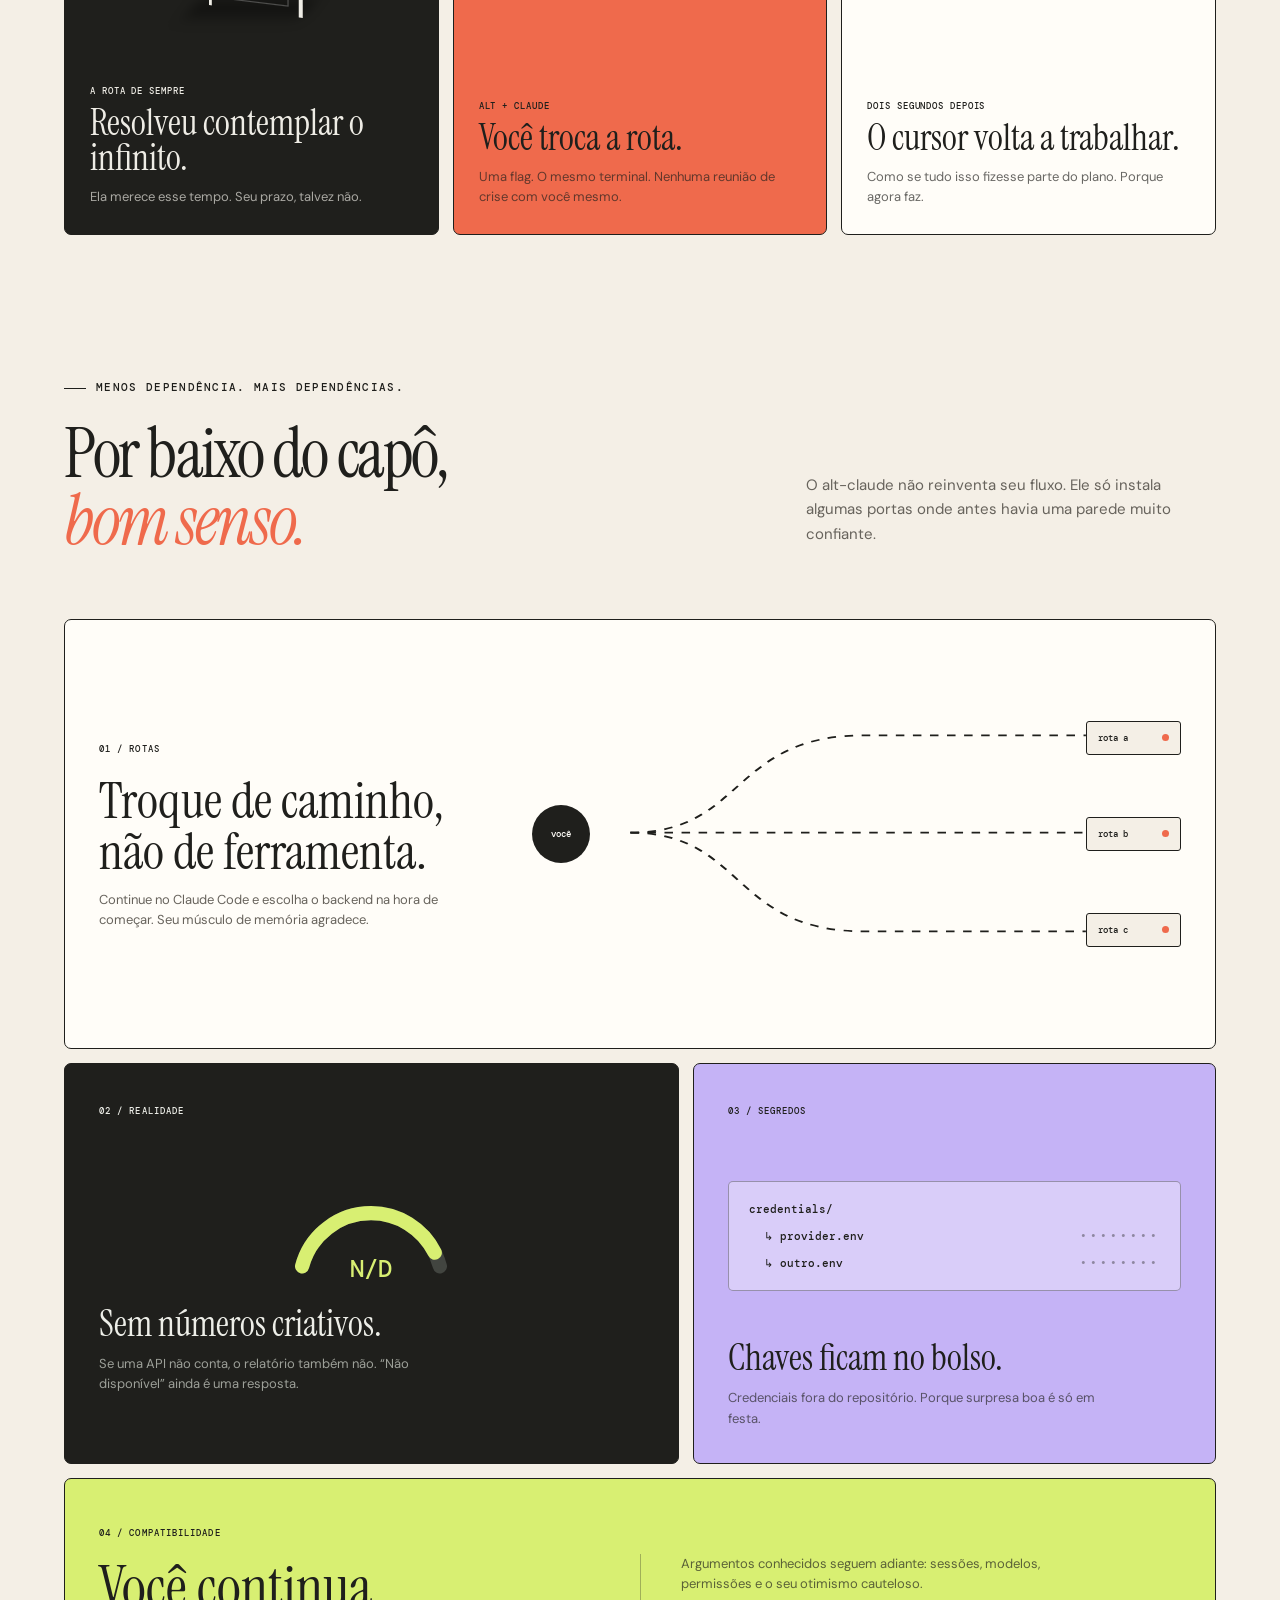
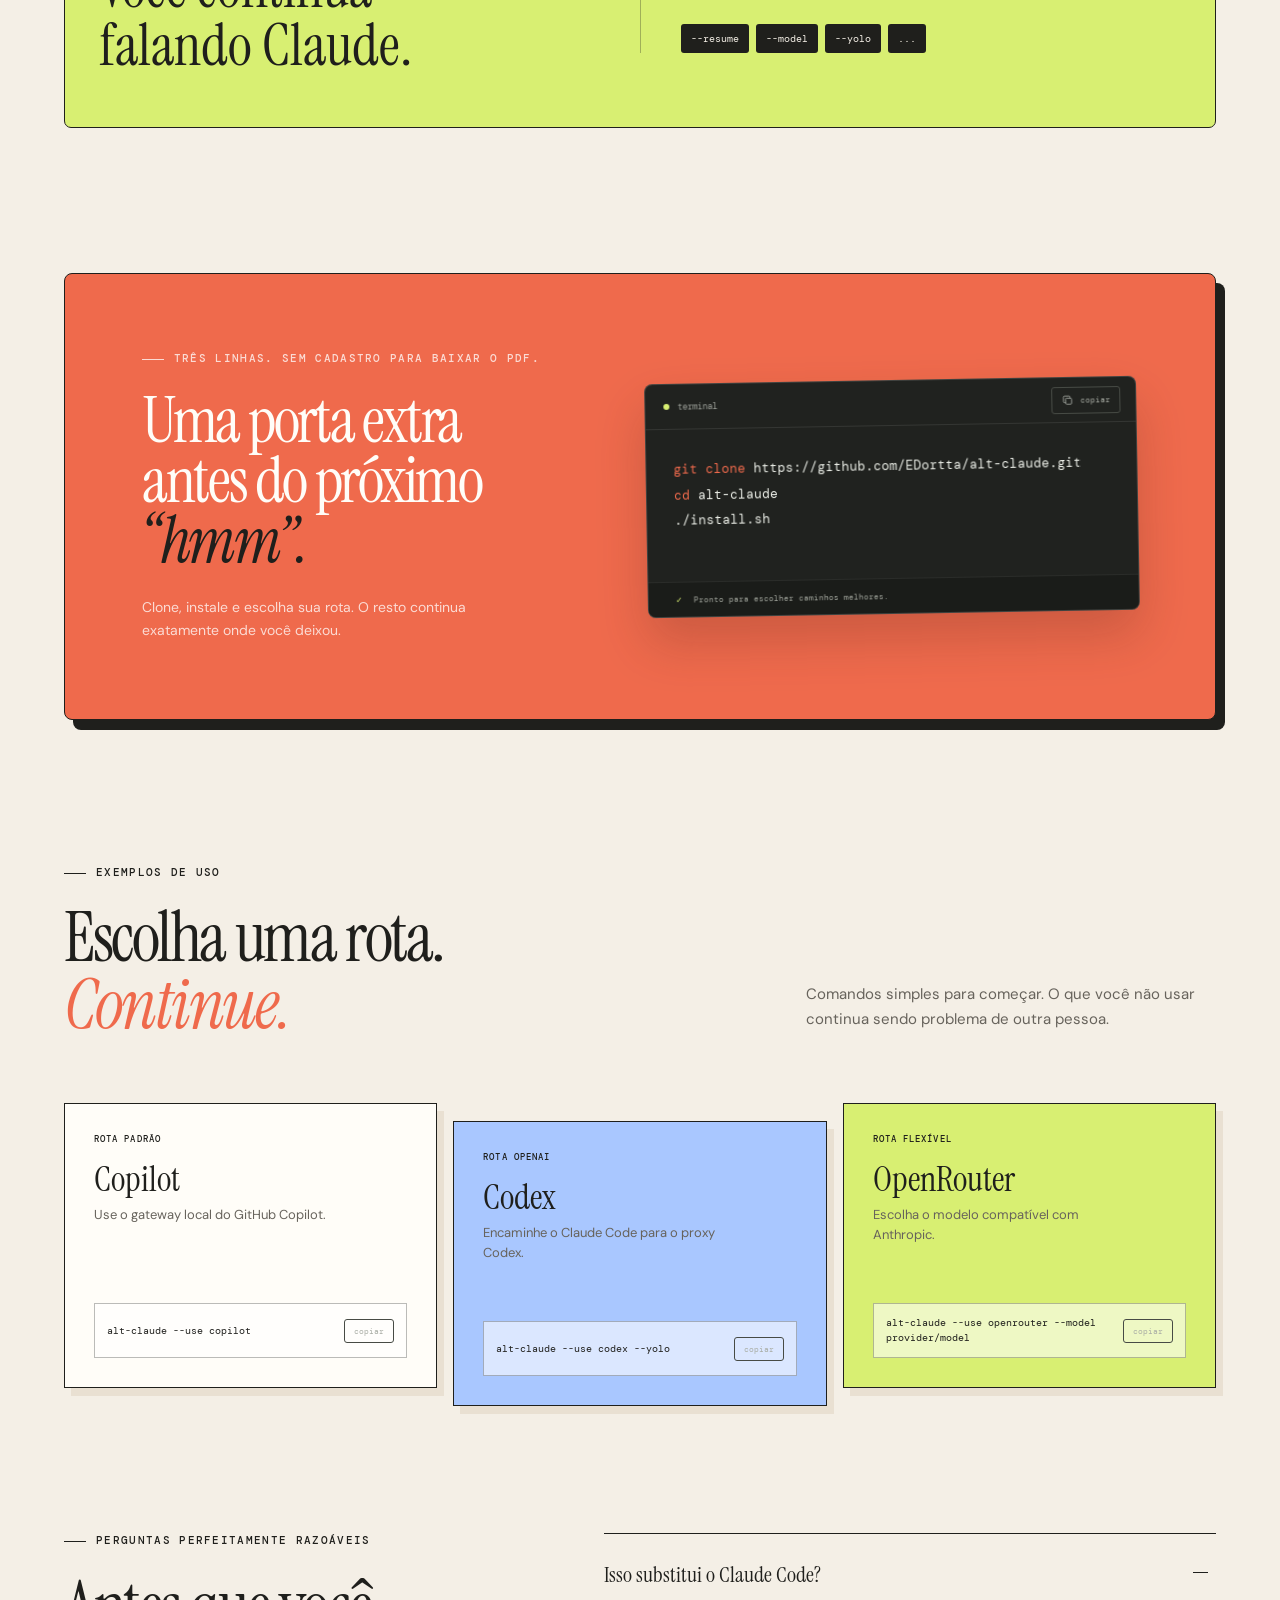
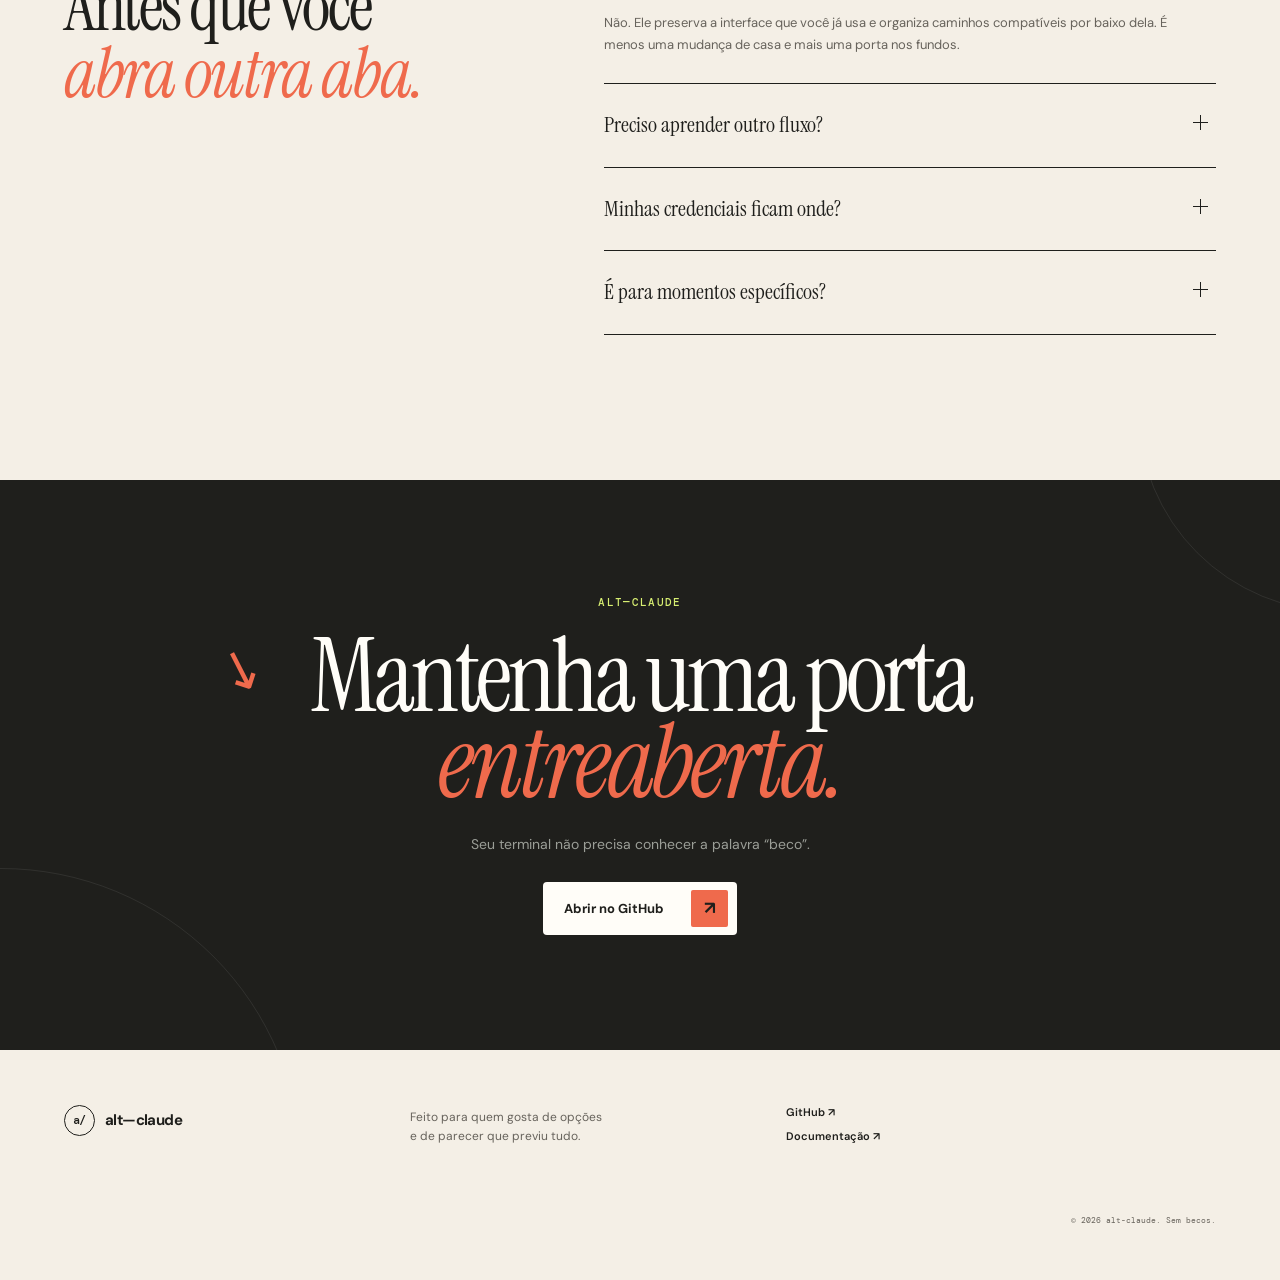
==== commit 7e3a42a9: "feat: add landing page languages and usage examples" ====
--- a/docs/index.html
+++ b/docs/index.html
@@ -32,7 +32,15 @@
     <nav class="main-nav" id="main-nav" aria-label="Navegação principal">
       <a href="#como-funciona">Como funciona</a>
       <a href="#recursos">Recursos</a>
+      <a href="#exemplos">Exemplos</a>
       <a href="#faq">Perguntas</a>
+      <div class="language-switcher" aria-label="Idioma">
+        <button type="button" data-language="en">EN</button>
+        <span aria-hidden="true">|</span>
+        <button type="button" data-language="es">ES</button>
+        <span aria-hidden="true">|</span>
+        <button type="button" data-language="pt-BR">PT-BR</button>
+      </div>
       <a class="nav-cta" href="https://github.com/EDortta/alt-claude" target="_blank" rel="noreferrer">
         Ver no GitHub
         <span aria-hidden="true">↗</span>
@@ -275,6 +283,39 @@
       </div>
     </section>
 
+    <section class="examples-section section-shell" id="exemplos">
+      <div class="section-heading-row">
+        <div>
+          <p class="eyebrow">EXEMPLOS DE USO</p>
+          <h2>Escolha uma rota.<br><em>Continue.</em></h2>
+        </div>
+        <p>Comandos simples para começar. O que você não usar continua sendo problema de outra pessoa.</p>
+      </div>
+      <div class="examples-grid">
+        <article class="example-card">
+          <span class="feature-index">ROTA PADRÃO</span>
+          <h3>Copilot</h3>
+          <p>Use o gateway local do GitHub Copilot.</p>
+          <div class="example-command"><code>alt-claude --use copilot</code><button type="button" class="copy-button" data-copy-target="command-copilot">copiar</button></div>
+          <code id="command-copilot" class="sr-only">alt-claude --use copilot</code>
+        </article>
+        <article class="example-card">
+          <span class="feature-index">ROTA OPENAI</span>
+          <h3>Codex</h3>
+          <p>Encaminhe o Claude Code para o proxy Codex.</p>
+          <div class="example-command"><code>alt-claude --use codex --yolo</code><button type="button" class="copy-button" data-copy-target="command-codex">copiar</button></div>
+          <code id="command-codex" class="sr-only">alt-claude --use codex --yolo</code>
+        </article>
+        <article class="example-card">
+          <span class="feature-index">ROTA FLEXÍVEL</span>
+          <h3>OpenRouter</h3>
+          <p>Escolha o modelo compatível com Anthropic.</p>
+          <div class="example-command"><code>alt-claude --use openrouter --model provider/model</code><button type="button" class="copy-button" data-copy-target="command-openrouter">copiar</button></div>
+          <code id="command-openrouter" class="sr-only">alt-claude --use openrouter --model provider/model</code>
+        </article>
+      </div>
+    </section>
+
     <section class="faq-section section-shell" id="faq">
       <div class="faq-title">
         <p class="eyebrow">PERGUNTAS PERFEITAMENTE RAZOÁVEIS</p>
--- a/docs/styles.css
+++ b/docs/styles.css
@@ -116,7 +116,7 @@
   font: 500 12px var(--mono);
   letter-spacing: -.06em;
 }
-.main-nav { display: flex; align-items: center; gap: 34px; font-size: 13px; font-weight: 600; }
+.main-nav { display: flex; align-items: center; gap: 24px; font-size: 13px; font-weight: 600; }
 .main-nav > a:not(.nav-cta) { position: relative; }
 .main-nav > a:not(.nav-cta)::after {
   content: "";
@@ -139,6 +139,9 @@
   transition: background .2s, color .2s, transform .2s;
 }
 .nav-cta:hover { color: var(--white); background: var(--ink); transform: translateY(-2px); }
+.language-switcher { display: inline-flex; align-items: center; gap: 5px; color: var(--muted); font: 500 10px var(--mono); }
+.language-switcher button { padding: 2px 0; color: inherit; background: transparent; border: 0; cursor: pointer; }
+.language-switcher button:hover, .language-switcher button.is-active { color: var(--coral-dark); }
 .menu-button { display: none; border: 0; background: transparent; }
 
 .hero {
@@ -398,6 +401,17 @@
 .install-success { padding: 12px 27px; color: #a4a89f; background: #1a1c19; border-top: 1px solid rgba(255,255,255,.07); font: 400 8px var(--mono); }
 .install-success span { margin-right: 6px; color: var(--acid); }
 
+.examples-section { padding-bottom: 145px; }
+.examples-grid { display: grid; grid-template-columns: repeat(3, 1fr); gap: 16px; }
+.example-card { min-height: 285px; padding: 29px; display: flex; flex-direction: column; background: var(--white); border: 1px solid var(--ink); box-shadow: 7px 8px 0 var(--paper-deep); }
+.example-card:nth-child(2) { transform: translateY(18px); background: var(--blue); }
+.example-card:nth-child(3) { background: var(--acid); }
+.example-card h3 { margin: 18px 0 8px; font: 400 35px/.95 var(--serif); }
+.example-card p { max-width: 270px; margin: 0; color: var(--muted); font-size: 13px; line-height: 1.55; }
+.example-command { min-height: 55px; margin-top: auto; padding: 10px 12px; display: flex; align-items: center; justify-content: space-between; gap: 12px; background: rgba(255,255,255,.58); border: 1px solid rgba(31,31,28,.3); }
+.example-command code { overflow: auto; font-size: 10px; line-height: 1.45; }
+.example-command .copy-button { flex: 0 0 auto; }
+
 .faq-section { padding-bottom: 145px; display: grid; grid-template-columns: .82fr 1.18fr; gap: clamp(70px, 9vw, 150px); }
 .faq-title { position: sticky; top: 40px; align-self: start; }
 .faq-list { border-top: 1px solid var(--ink); }
@@ -483,8 +497,10 @@
   .story-card { min-height: 460px; display: flex; }
   .story-number { align-self: flex-end; }
   .section-heading-row { align-items: flex-start; flex-direction: column; gap: 25px; }
-  .features-section, .install-section, .faq-section { padding-bottom: 105px; }
+  .features-section, .install-section, .examples-section, .faq-section { padding-bottom: 105px; }
   .bento-grid { grid-template-columns: 1fr; }
+  .examples-grid { grid-template-columns: 1fr; }
+  .example-card:nth-child(2) { transform: none; }
   .feature-wide, .feature-full { grid-column: auto; grid-template-columns: 1fr; }
   .feature-wide { min-height: 620px; }
   .route-map { margin-top: 25px; height: 250px; }
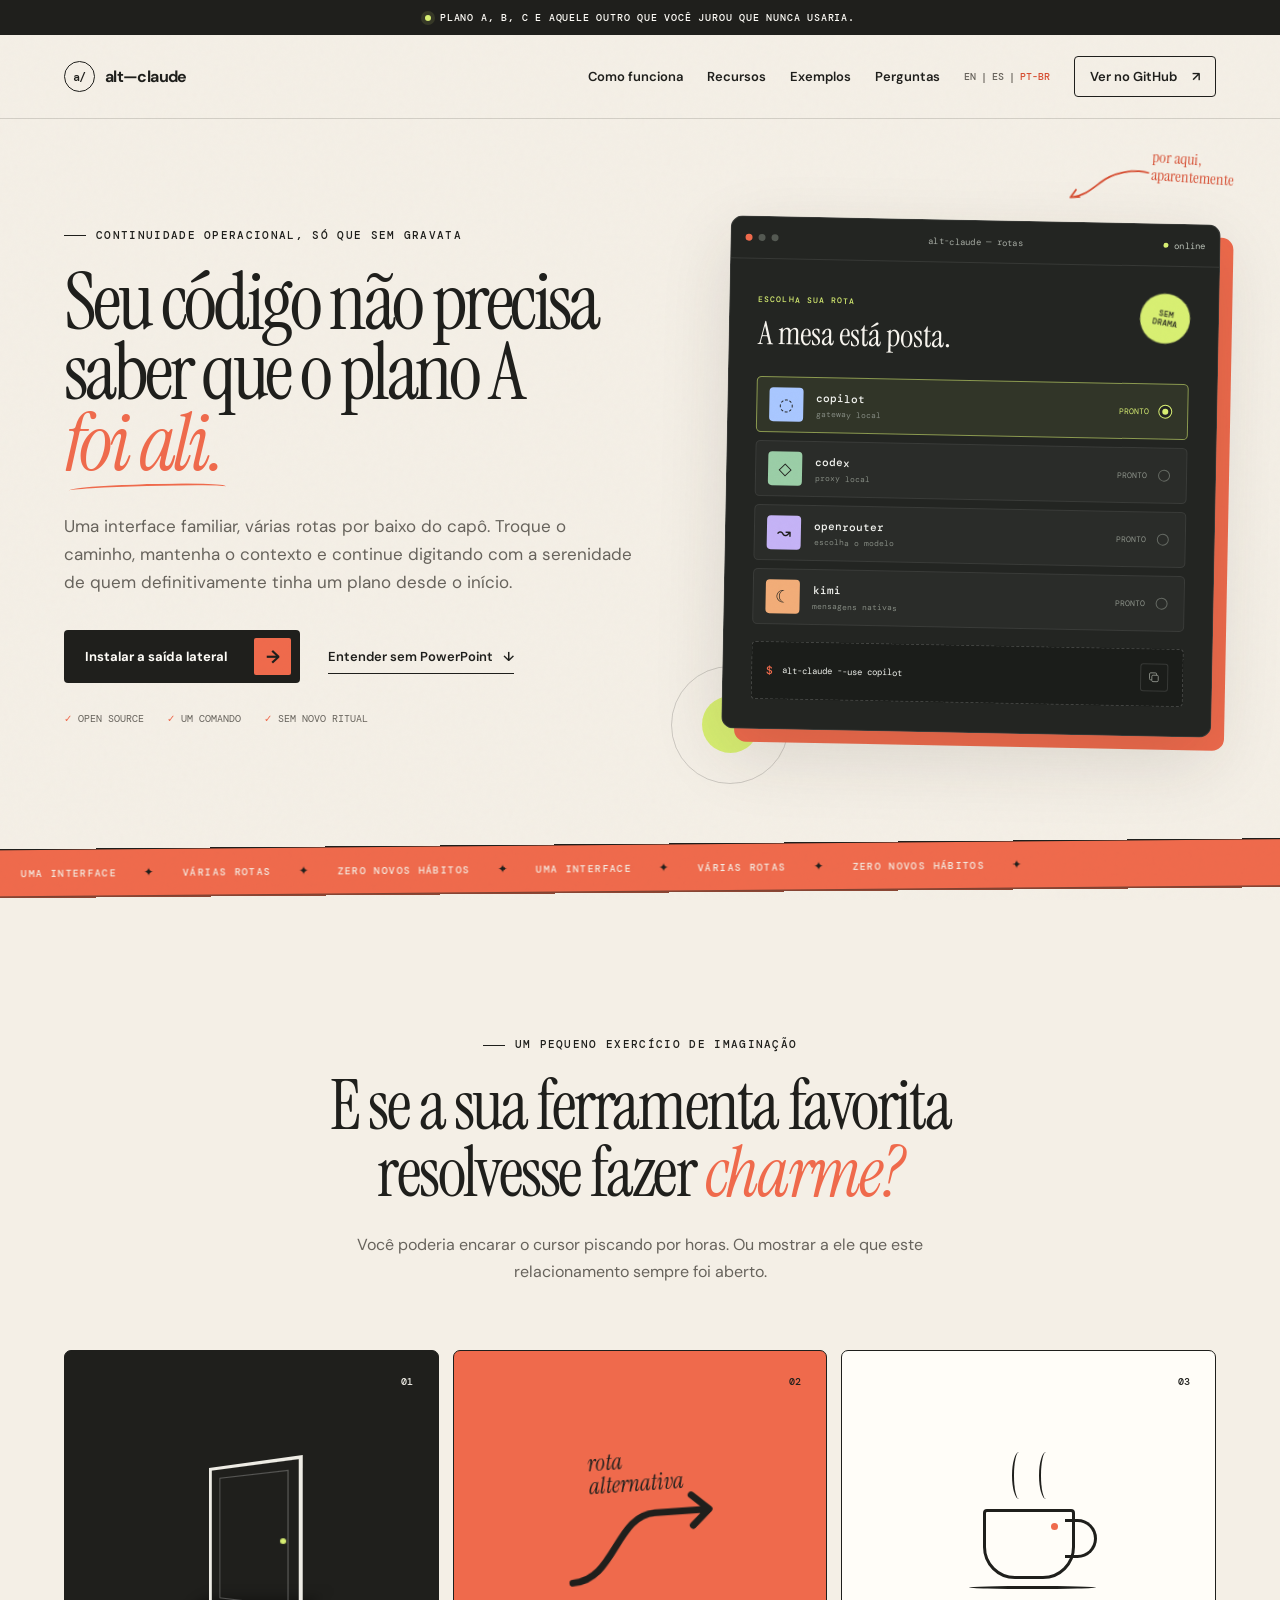
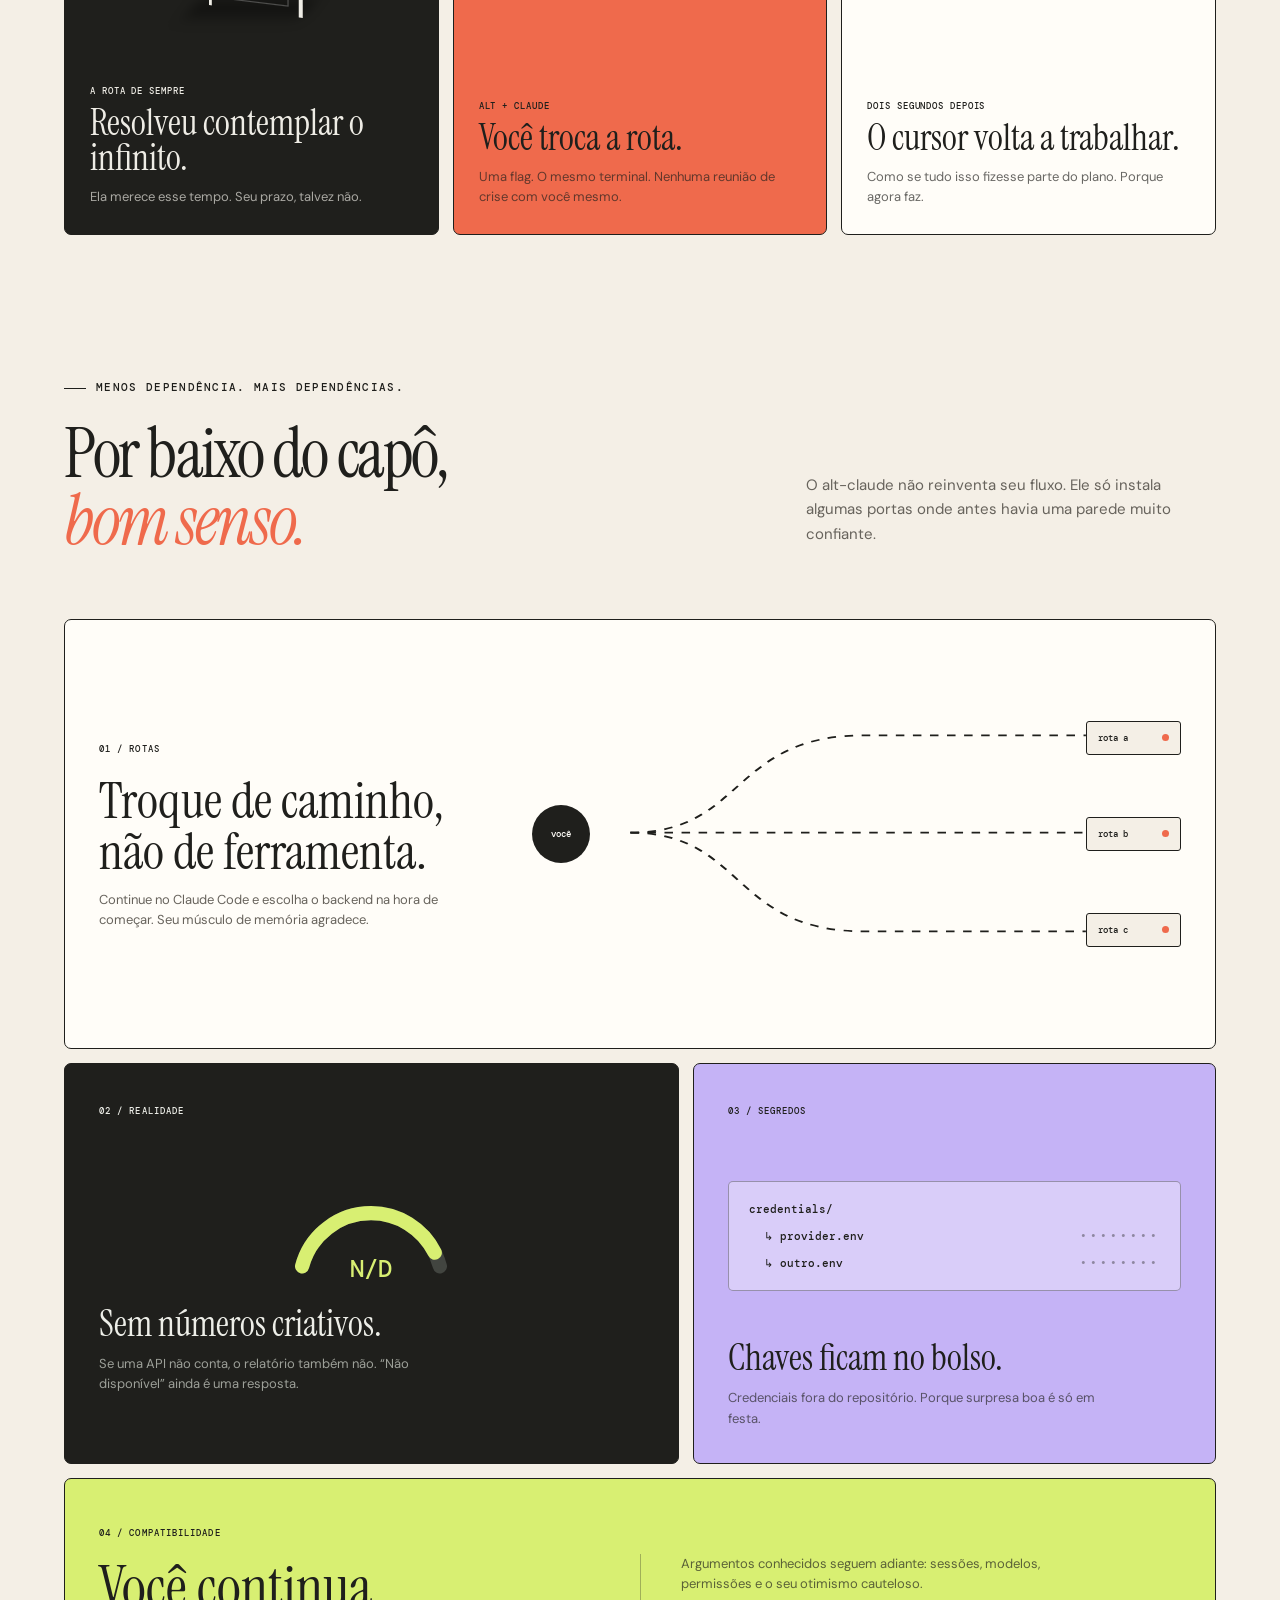
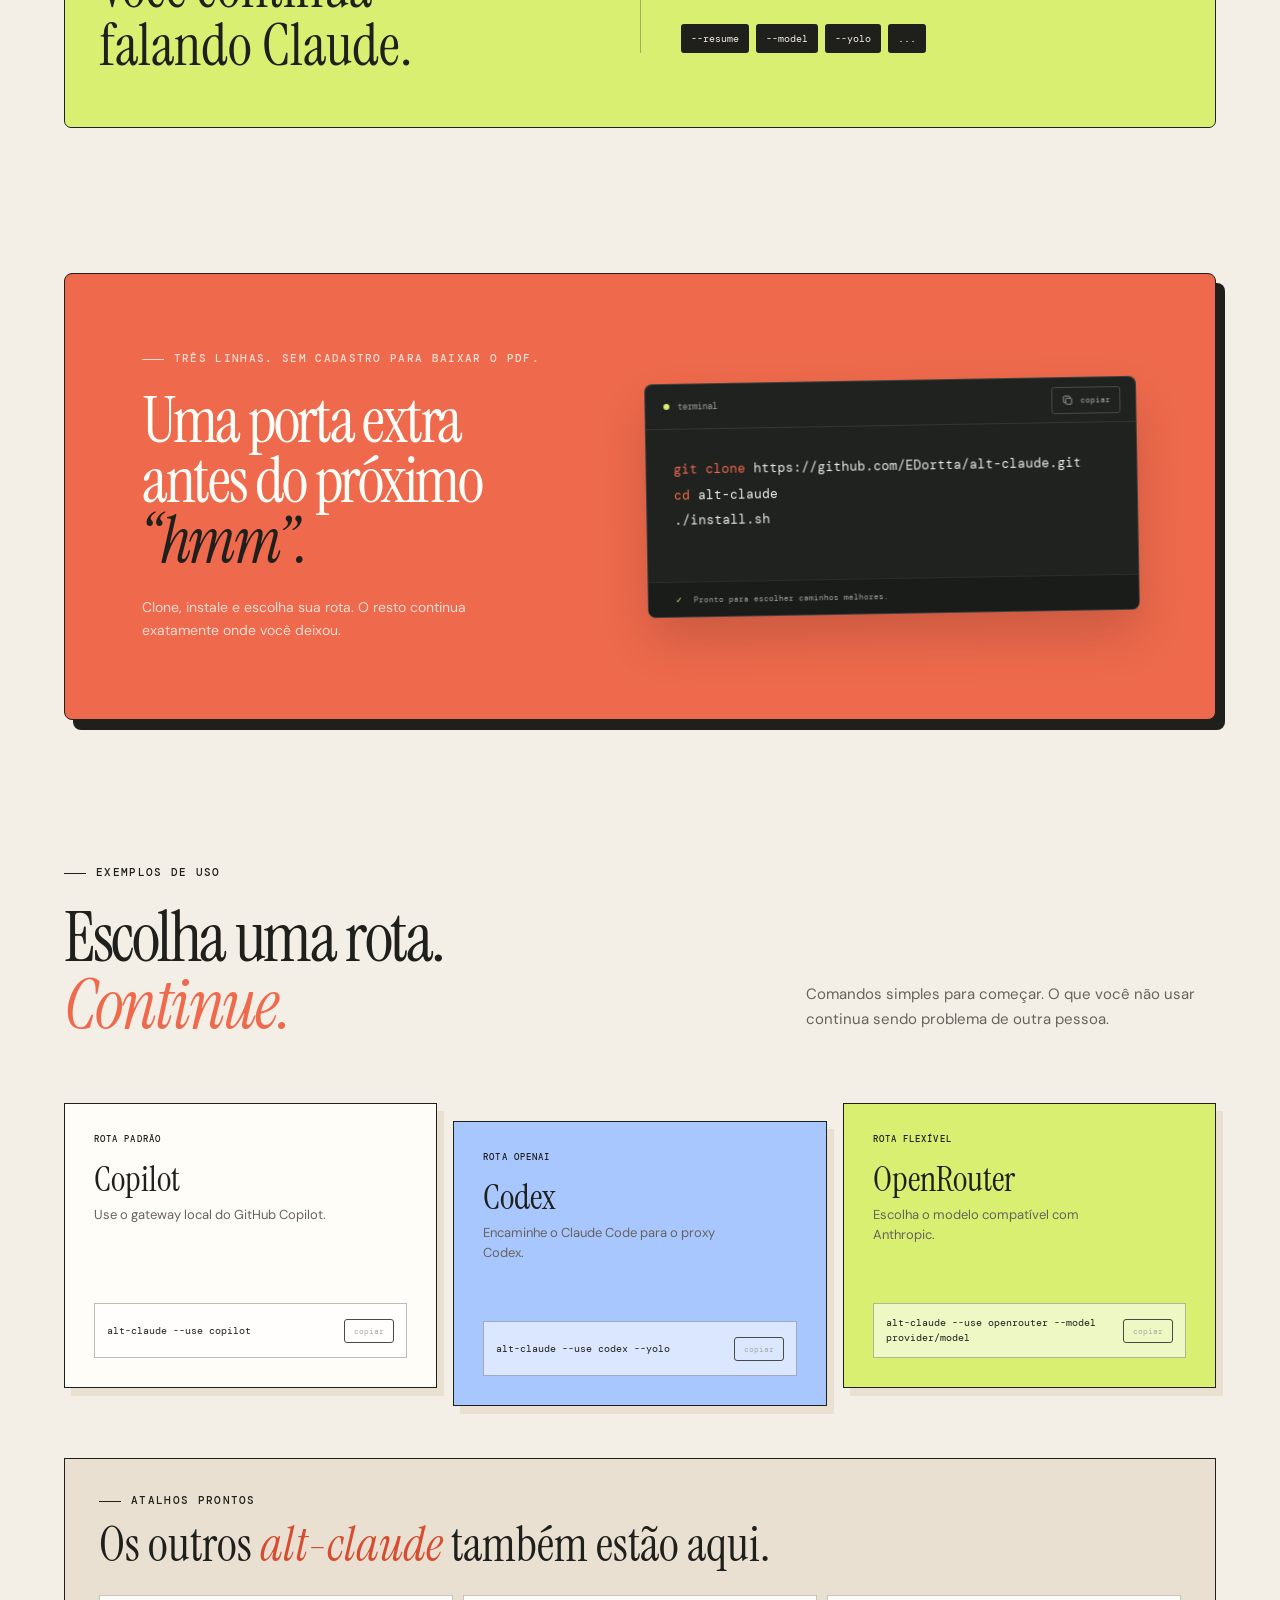
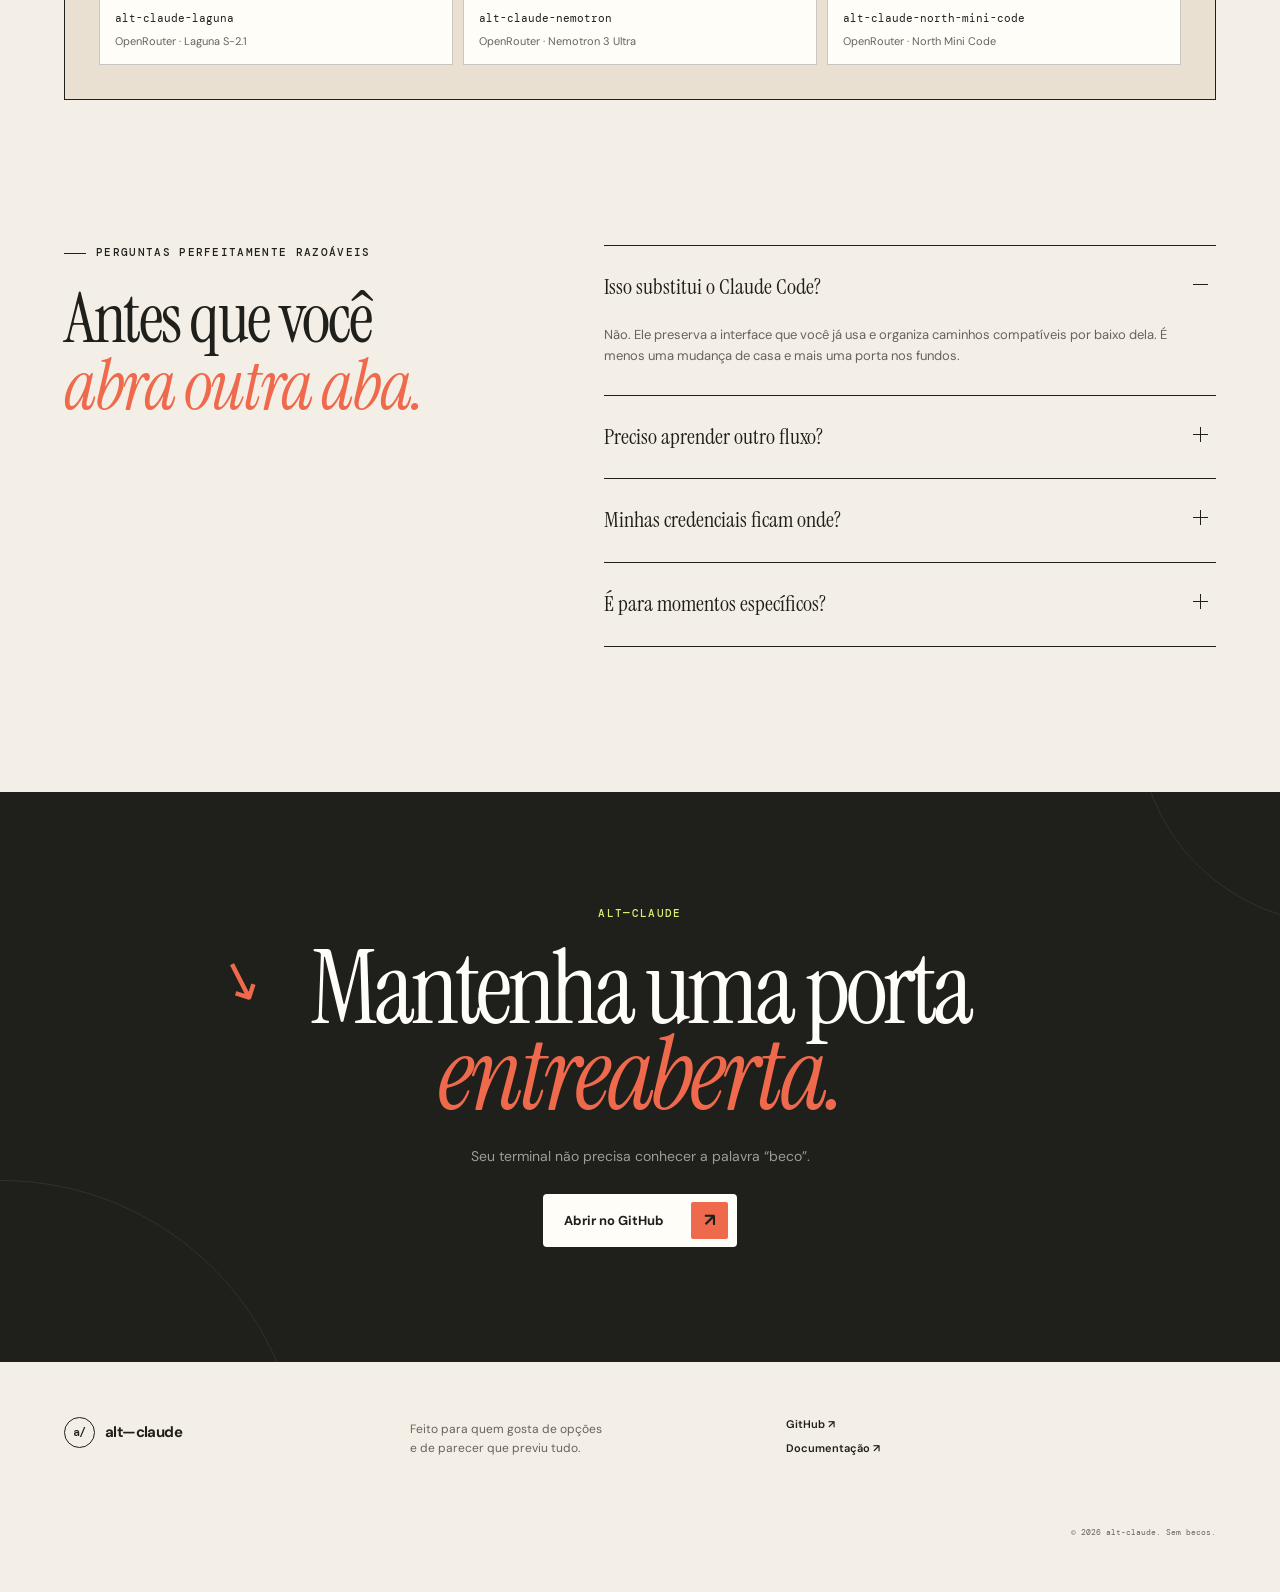
==== commit 63352f31: "merge: expose landing page and launcher variants" ====
--- a/docs/index.html
+++ b/docs/index.html
@@ -314,6 +314,15 @@
           <code id="command-openrouter" class="sr-only">alt-claude --use openrouter --model provider/model</code>
         </article>
       </div>
+      <div class="variants-panel">
+        <p class="eyebrow">ATALHOS PRONTOS</p>
+        <h3>Os outros <em>alt-claude</em> também estão aqui.</h3>
+        <div class="variant-list">
+          <div><code>alt-claude-laguna</code><span>OpenRouter · Laguna S-2.1</span></div>
+          <div><code>alt-claude-nemotron</code><span>OpenRouter · Nemotron 3 Ultra</span></div>
+          <div><code>alt-claude-north-mini-code</code><span>OpenRouter · North Mini Code</span></div>
+        </div>
+      </div>
     </section>
 
     <section class="faq-section section-shell" id="faq">
--- a/docs/styles.css
+++ b/docs/styles.css
@@ -411,6 +411,14 @@
 .example-command { min-height: 55px; margin-top: auto; padding: 10px 12px; display: flex; align-items: center; justify-content: space-between; gap: 12px; background: rgba(255,255,255,.58); border: 1px solid rgba(31,31,28,.3); }
 .example-command code { overflow: auto; font-size: 10px; line-height: 1.45; }
 .example-command .copy-button { flex: 0 0 auto; }
+.variants-panel { margin-top: 70px; padding: 34px; background: var(--paper-deep); border: 1px solid var(--ink); }
+.variants-panel .eyebrow { margin-bottom: 12px; }
+.variants-panel h3 { margin: 0 0 26px; font: 400 clamp(30px, 4vw, 48px)/1 var(--serif); }
+.variants-panel h3 em { color: var(--coral-dark); font-weight: 400; }
+.variant-list { display: grid; grid-template-columns: repeat(3, 1fr); gap: 10px; }
+.variant-list > div { padding: 15px; display: grid; gap: 9px; background: var(--white); border: 1px solid rgba(31,31,28,.25); }
+.variant-list code { font-size: 11px; overflow-wrap: anywhere; }
+.variant-list span { color: var(--muted); font-size: 11px; line-height: 1.4; }
 
 .faq-section { padding-bottom: 145px; display: grid; grid-template-columns: .82fr 1.18fr; gap: clamp(70px, 9vw, 150px); }
 .faq-title { position: sticky; top: 40px; align-self: start; }
@@ -501,6 +509,7 @@
   .bento-grid { grid-template-columns: 1fr; }
   .examples-grid { grid-template-columns: 1fr; }
   .example-card:nth-child(2) { transform: none; }
+  .variant-list { grid-template-columns: 1fr; }
   .feature-wide, .feature-full { grid-column: auto; grid-template-columns: 1fr; }
   .feature-wide { min-height: 620px; }
   .route-map { margin-top: 25px; height: 250px; }
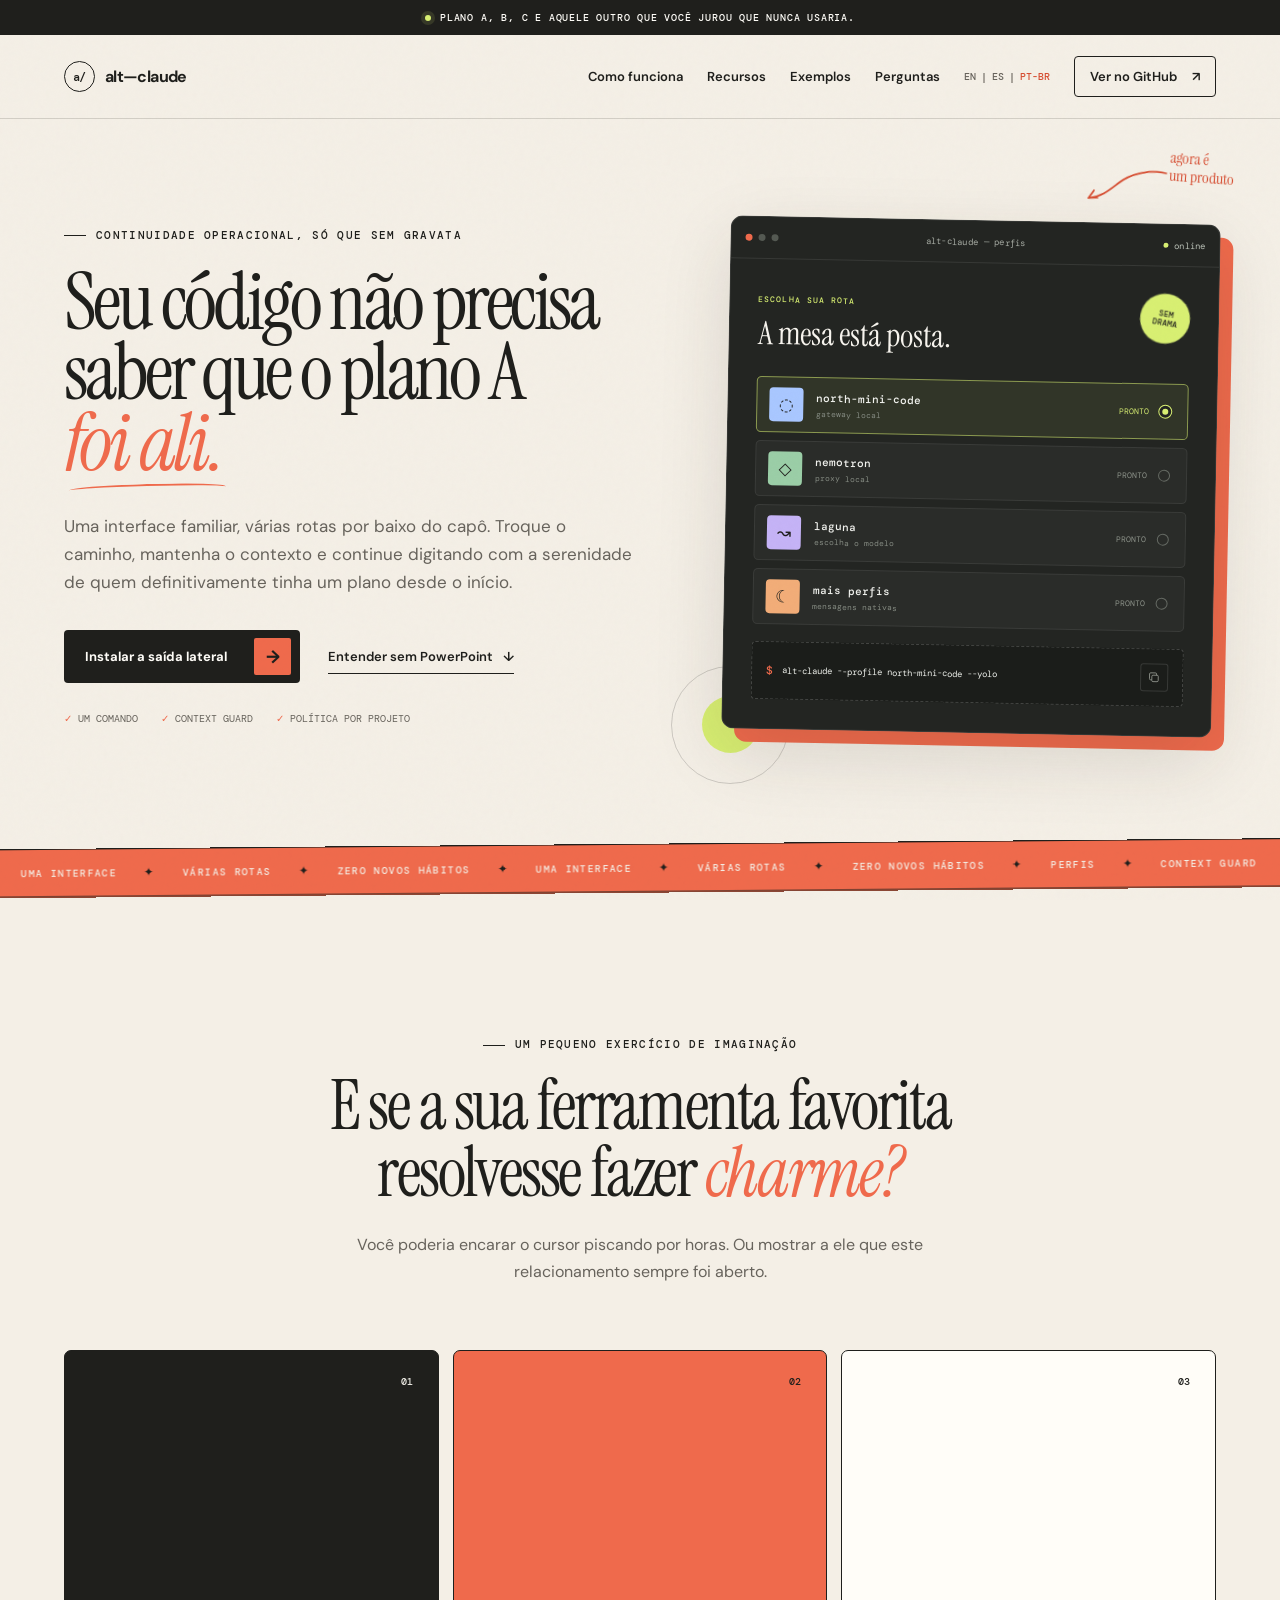
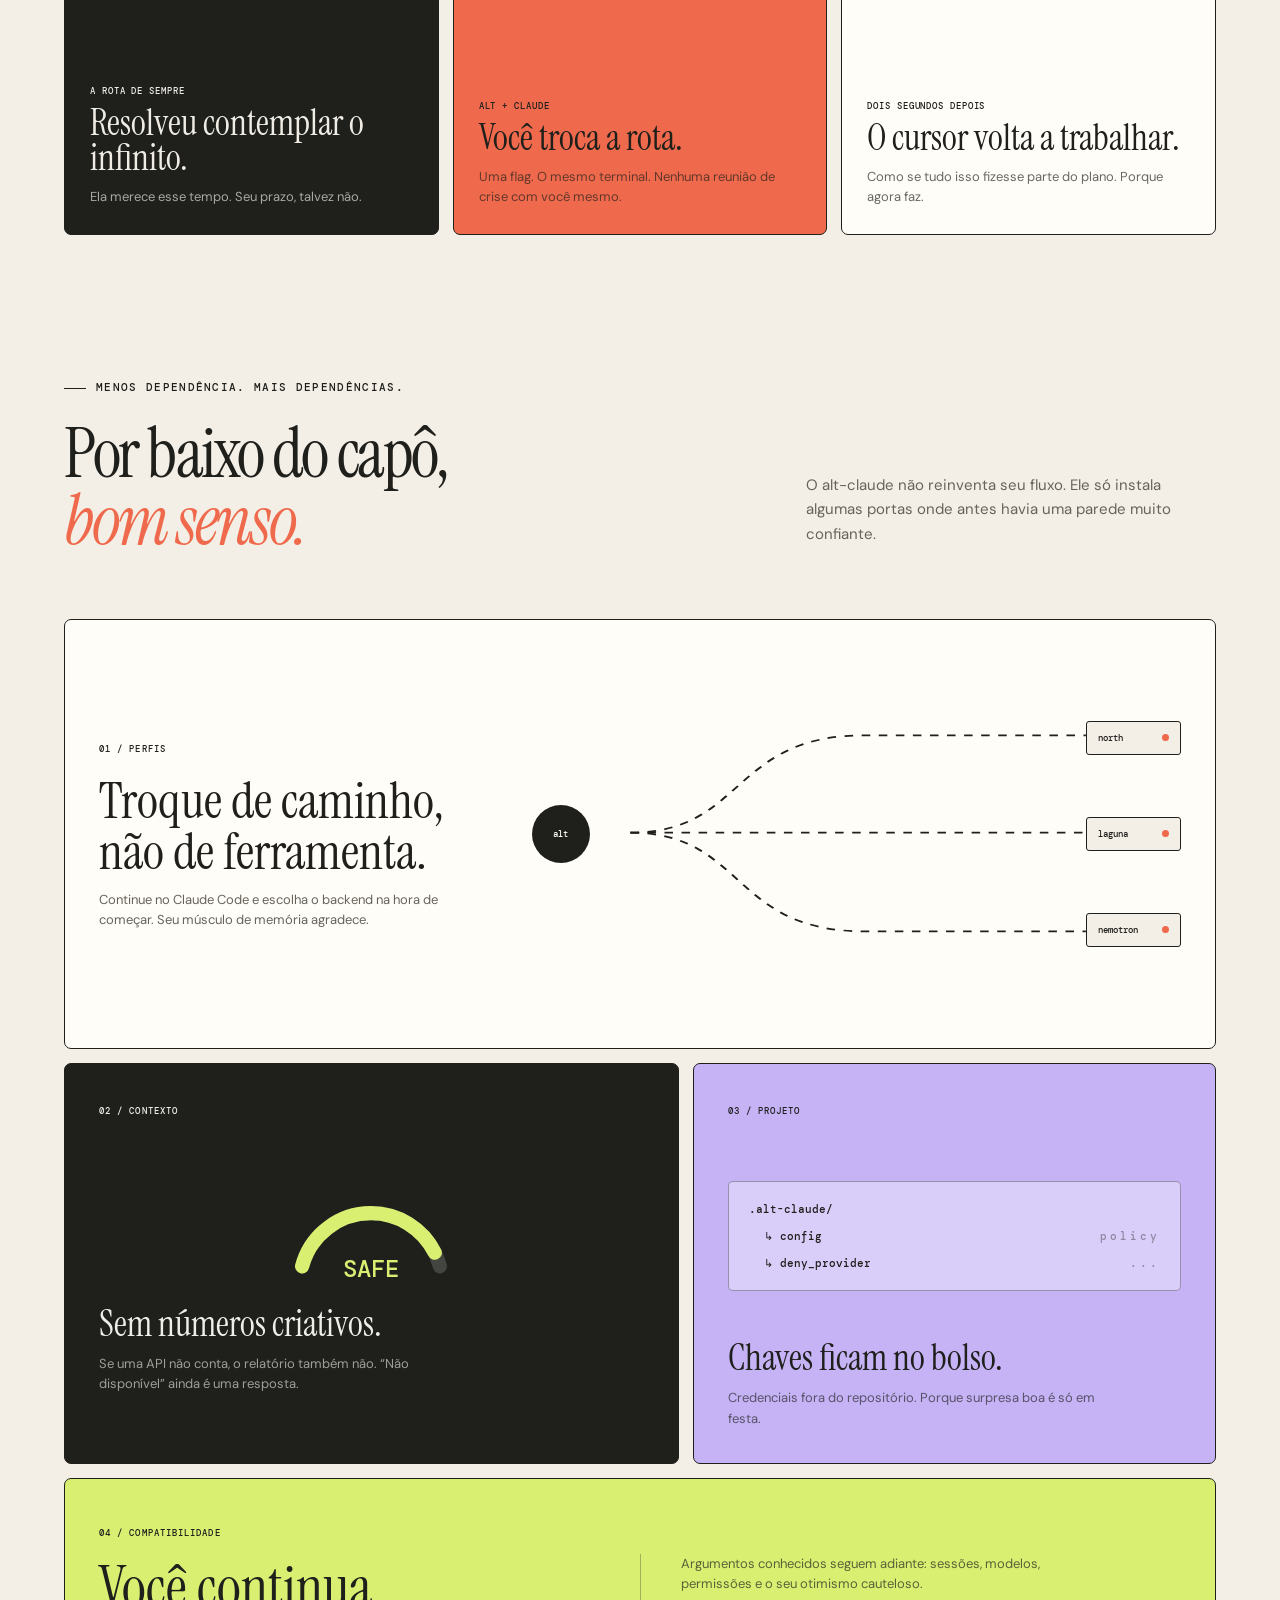
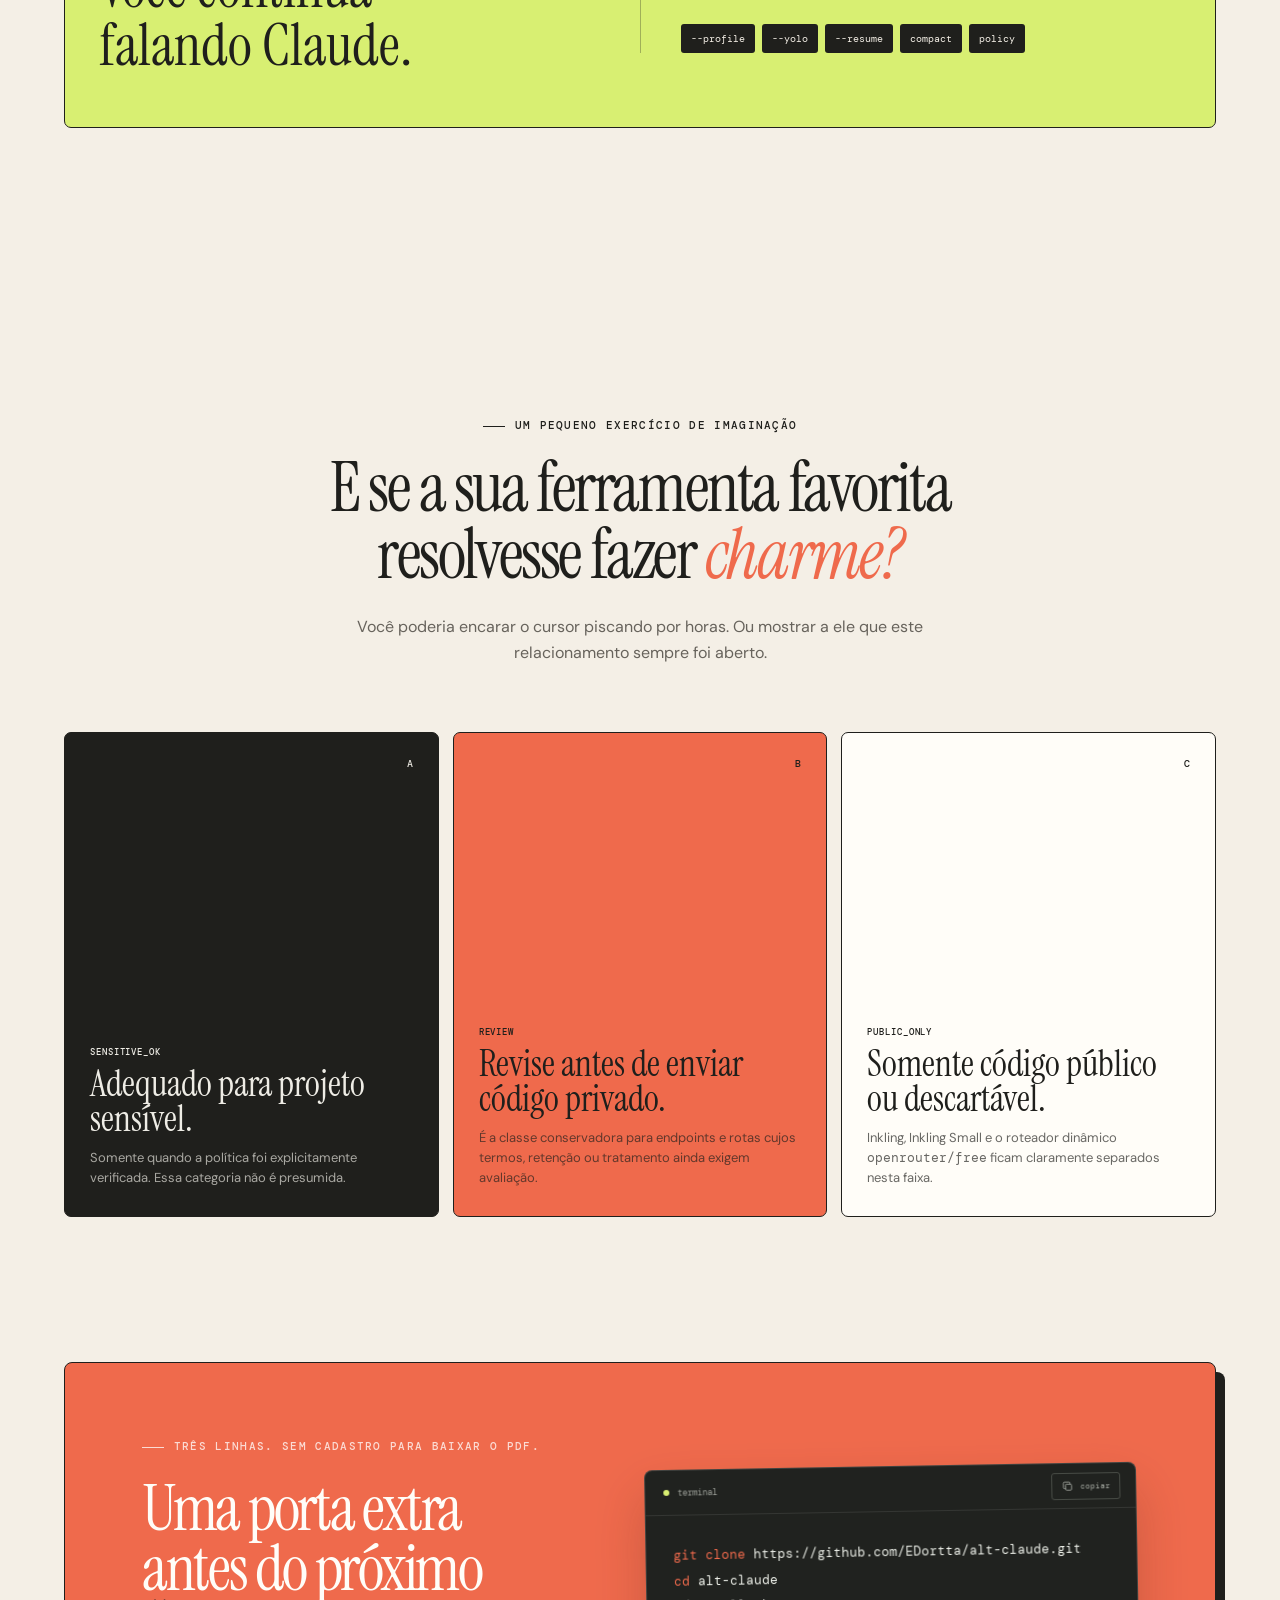
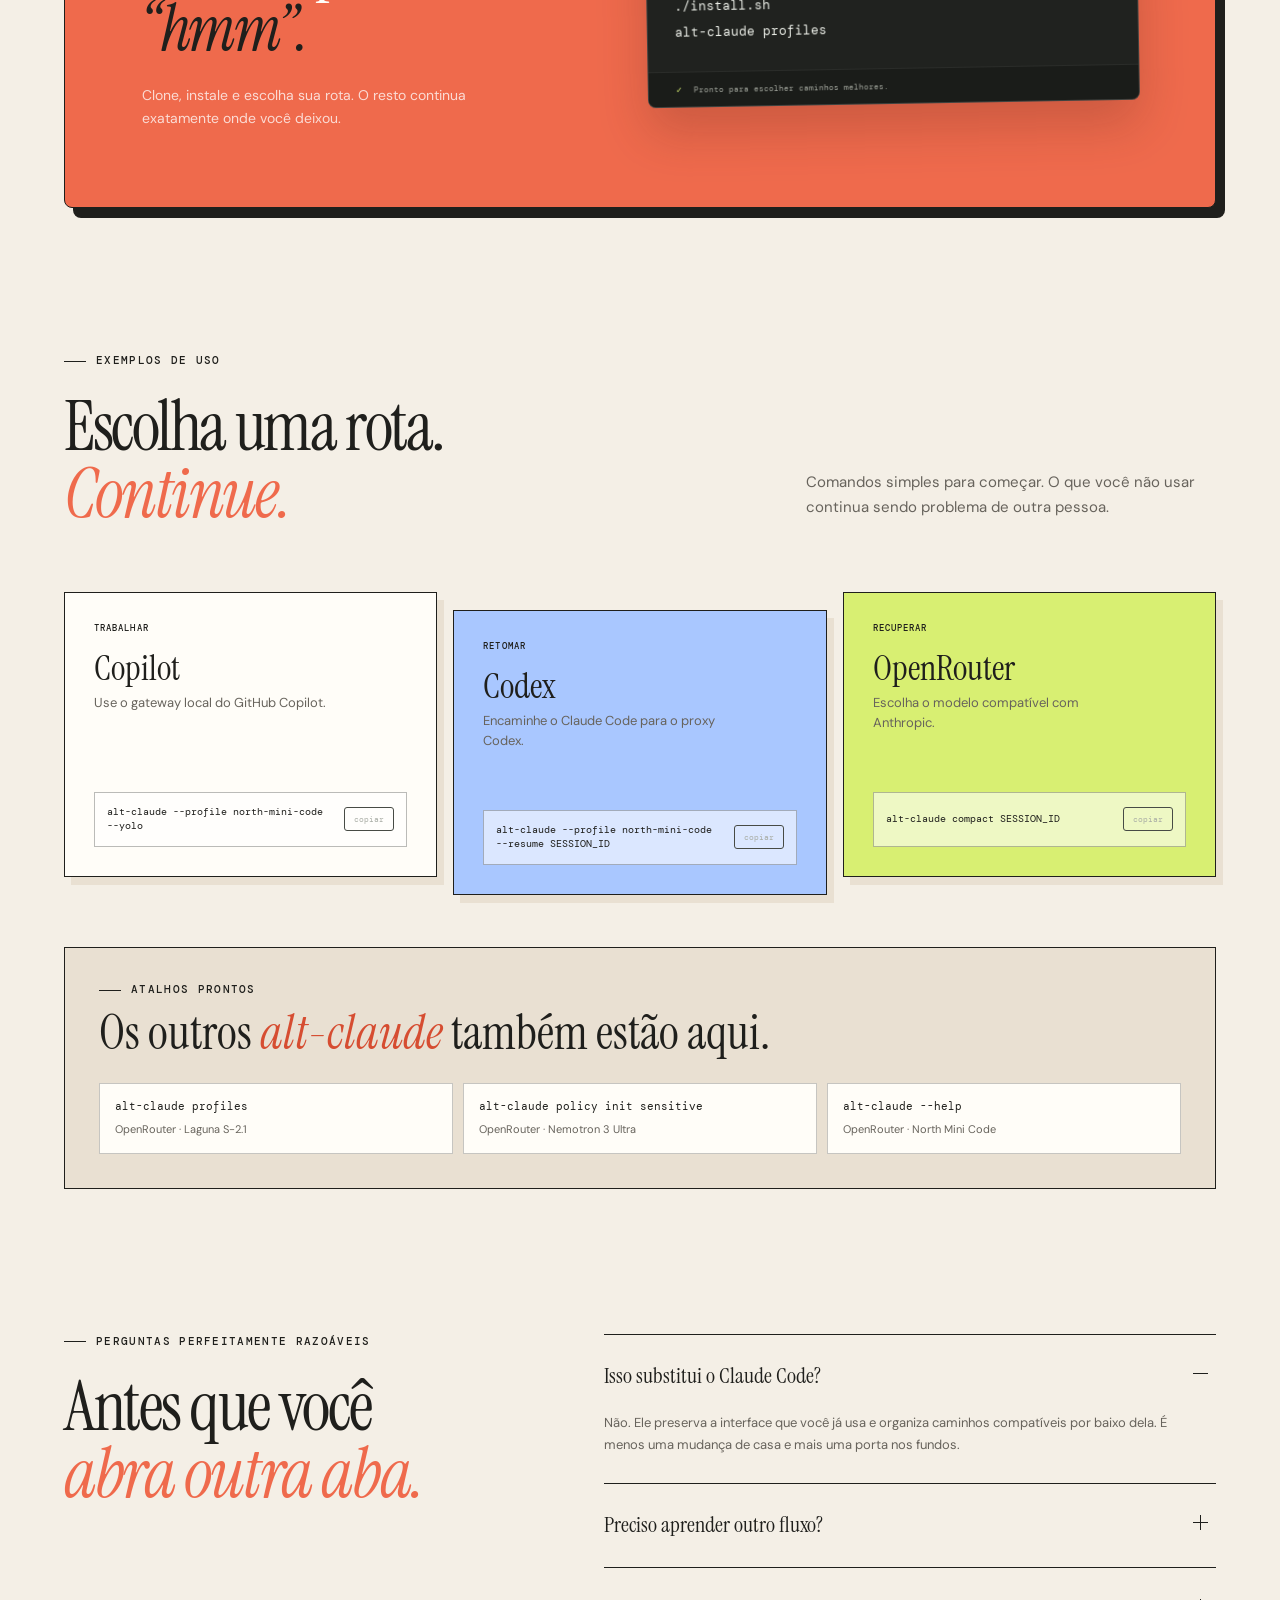
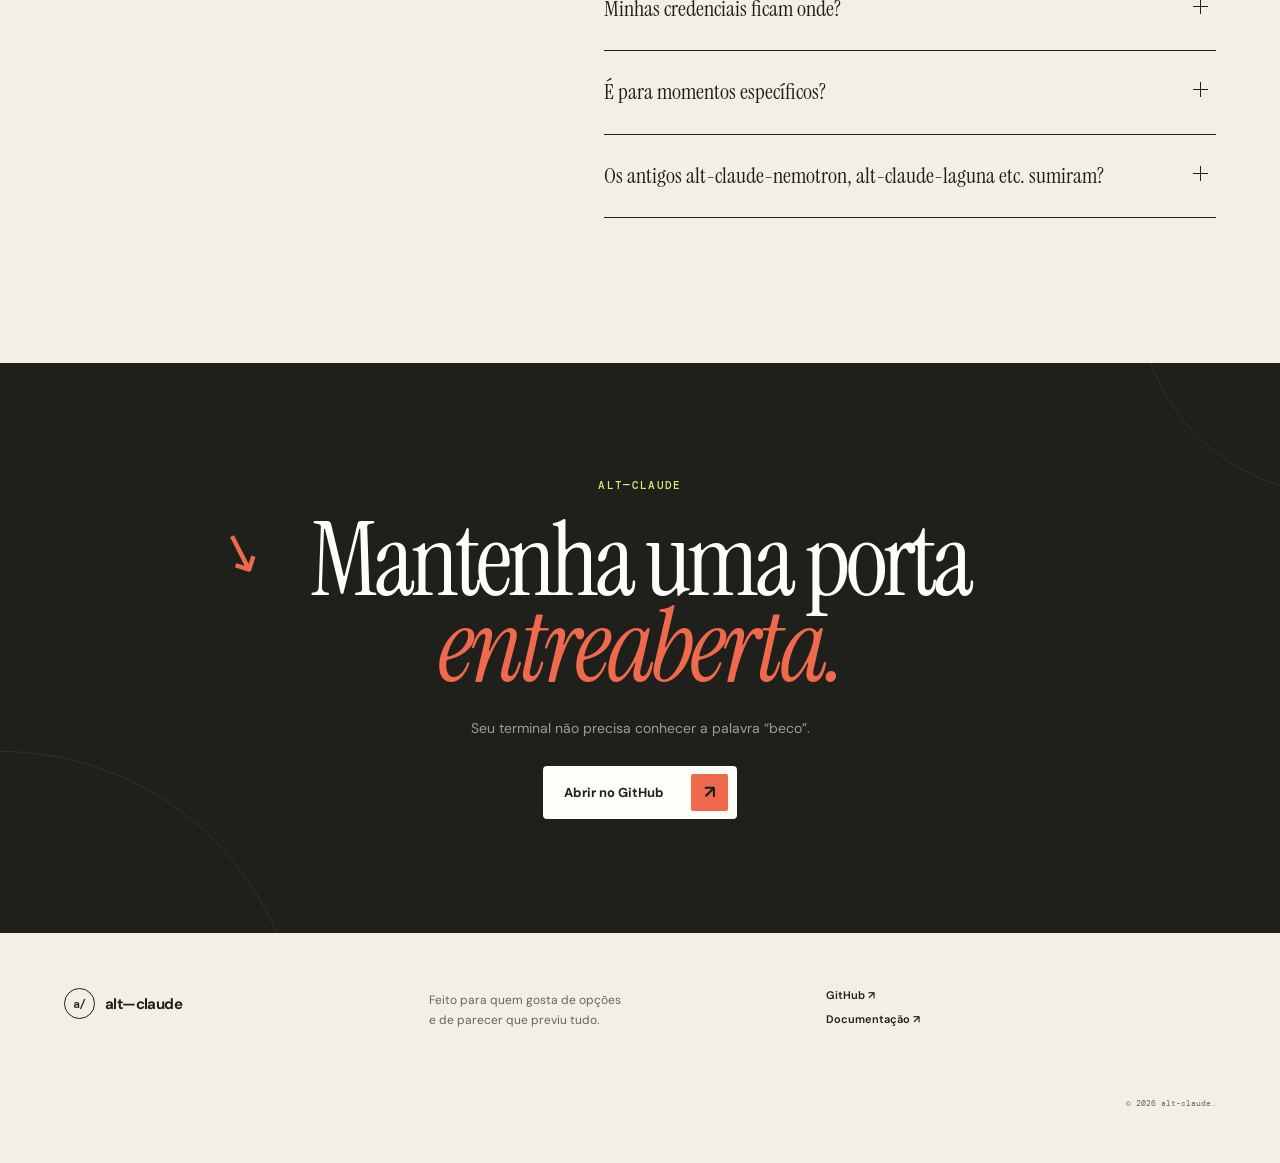
==== commit 94d11217: "docs: refresh landing for profiles context recovery and privacy policy" ====
--- a/docs/index.html
+++ b/docs/index.html
@@ -3,9 +3,9 @@
 <head>
   <meta charset="utf-8">
   <meta name="viewport" content="width=device-width, initial-scale=1">
-  <meta name="description" content="alt-claude: uma interface, várias rotas. Continue usando Claude Code com o backend que fizer sentido agora.">
+  <meta name="description" content="alt-claude: um comando para múltiplos modelos e providers, com --yolo, --resume, proteção de contexto, recuperação offline e políticas de privacidade por projeto.">
   <meta name="theme-color" content="#f4efe6">
-  <title>alt-claude — Sempre existe outra rota</title>
+  <title>alt-claude — Uma interface, várias rotas, contexto sob controle</title>
   <link rel="preconnect" href="https://fonts.googleapis.com">
   <link rel="preconnect" href="https://fonts.gstatic.com" crossorigin>
   <link href="https://fonts.googleapis.com/css2?family=DM+Mono:wght@400;500&family=DM+Sans:wght@400;500;600;700&family=Instrument+Serif:ital@0;1&display=swap" rel="stylesheet">
@@ -17,7 +17,7 @@
 
   <div class="announcement" role="status">
     <span class="announcement-dot" aria-hidden="true"></span>
-    <span>Plano A, B, C e aquele outro que você jurou que nunca usaria.</span>
+    <span>Plano A, B, C e agora também contexto, privacidade e recuperação offline.</span>
   </div>
 
   <header class="site-header">
@@ -26,351 +26,149 @@
       <span>alt—claude</span>
     </a>
     <button class="menu-button" type="button" aria-expanded="false" aria-controls="main-nav">
-      <span></span><span></span>
-      <span class="sr-only">Abrir menu</span>
+      <span></span><span></span><span class="sr-only">Abrir menu</span>
     </button>
     <nav class="main-nav" id="main-nav" aria-label="Navegação principal">
       <a href="#como-funciona">Como funciona</a>
       <a href="#recursos">Recursos</a>
+      <a href="#seguranca">Segurança</a>
       <a href="#exemplos">Exemplos</a>
-      <a href="#faq">Perguntas</a>
       <div class="language-switcher" aria-label="Idioma">
-        <button type="button" data-language="en">EN</button>
-        <span aria-hidden="true">|</span>
-        <button type="button" data-language="es">ES</button>
-        <span aria-hidden="true">|</span>
+        <button type="button" data-language="en">EN</button><span aria-hidden="true">|</span>
+        <button type="button" data-language="es">ES</button><span aria-hidden="true">|</span>
         <button type="button" data-language="pt-BR">PT-BR</button>
       </div>
-      <a class="nav-cta" href="https://github.com/EDortta/alt-claude" target="_blank" rel="noreferrer">
-        Ver no GitHub
-        <span aria-hidden="true">↗</span>
-      </a>
+      <a class="nav-cta" href="https://github.com/EDortta/alt-claude" target="_blank" rel="noreferrer">Ver no GitHub <span aria-hidden="true">↗</span></a>
     </nav>
   </header>
 
   <main id="conteudo">
     <section class="hero" id="topo">
       <div class="hero-copy">
-        <p class="eyebrow reveal">CONTINUIDADE OPERACIONAL, SÓ QUE SEM GRAVATA</p>
-        <h1 class="reveal reveal-delay-1">
-          Seu código não precisa saber que o plano A
-          <em>foi ali.</em>
-        </h1>
+        <p class="eyebrow reveal">UMA INTERFACE. VÁRIOS MODELOS. MENOS SURPRESAS.</p>
+        <h1 class="reveal reveal-delay-1">Seu agente pode trocar de rota sem perder <em>o rumo.</em></h1>
         <p class="hero-description reveal reveal-delay-2">
-          Uma interface familiar, várias rotas por baixo do capô. Troque o caminho,
-          mantenha o contexto e continue digitando com a serenidade de quem
-          definitivamente tinha um plano desde o início.
+          O alt-claude mantém o Claude Code como interface, adiciona perfis de modelos e providers,
+          preserva <code>--yolo</code> e <code>--resume</code>, protege sessões grandes e impede que um
+          projeto sensível use a rota errada por acidente.
         </p>
         <div class="hero-actions reveal reveal-delay-3">
-          <a class="button button-primary" href="#instalar">
-            <span>Instalar a saída lateral</span>
-            <span class="button-arrow" aria-hidden="true">→</span>
-          </a>
-          <a class="text-link" href="#como-funciona">Entender sem PowerPoint <span aria-hidden="true">↓</span></a>
+          <a class="button button-primary" href="#instalar"><span>Instalar alt-claude</span><span class="button-arrow" aria-hidden="true">→</span></a>
+          <a class="text-link" href="#novidades">Ver o que mudou <span aria-hidden="true">↓</span></a>
         </div>
         <ul class="hero-notes reveal reveal-delay-3" aria-label="Destaques">
-          <li><span aria-hidden="true">✓</span> Open source</li>
           <li><span aria-hidden="true">✓</span> Um comando</li>
-          <li><span aria-hidden="true">✓</span> Sem novo ritual</li>
+          <li><span aria-hidden="true">✓</span> Context guard</li>
+          <li><span aria-hidden="true">✓</span> Política por projeto</li>
         </ul>
       </div>
 
       <div class="hero-visual reveal reveal-delay-2" aria-label="Demonstração interativa do alt-claude">
         <div class="doodle-note" aria-hidden="true">
-          <svg viewBox="0 0 82 42" fill="none">
-            <path d="M79 7C62 4 43 10 32 20C24 27 16 35 3 37M3 37l9-1M3 37l5-8" stroke="currentColor" stroke-width="1.7" stroke-linecap="round" stroke-linejoin="round"/>
-          </svg>
-          <span>por aqui,<br>aparentemente</span>
+          <svg viewBox="0 0 82 42" fill="none"><path d="M79 7C62 4 43 10 32 20C24 27 16 35 3 37M3 37l9-1M3 37l5-8" stroke="currentColor" stroke-width="1.7" stroke-linecap="round" stroke-linejoin="round"/></svg>
+          <span>agora é<br>um produto</span>
         </div>
-
         <div class="terminal-card">
           <div class="terminal-topbar">
             <div class="window-controls" aria-hidden="true"><i></i><i></i><i></i></div>
-            <span>alt-claude — rotas</span>
-            <span class="terminal-signal"><i></i> online</span>
+            <span>alt-claude — perfis</span><span class="terminal-signal"><i></i> online</span>
           </div>
           <div class="terminal-body">
             <div class="terminal-heading">
-              <div>
-                <span class="terminal-kicker">ESCOLHA SUA ROTA</span>
-                <h2>A mesa está posta.</h2>
-              </div>
-              <span class="tiny-sticker">sem<br>drama</span>
+              <div><span class="terminal-kicker">ESCOLHA UM PERFIL</span><h2>Uma interface só.</h2></div>
+              <span class="tiny-sticker">com<br>guardrails</span>
             </div>
-
-            <div class="route-list" role="group" aria-label="Escolha uma rota para a demonstração">
+            <div class="route-list" role="group" aria-label="Rotas disponíveis">
               <button class="route-option is-active" type="button" data-route="copilot" aria-pressed="true">
-                <span class="route-icon route-icon-blue" aria-hidden="true">◌</span>
-                <span class="route-info"><b>copilot</b><small>gateway local</small></span>
-                <span class="route-status">pronto</span>
-                <span class="route-radio" aria-hidden="true"></span>
+                <span class="route-icon route-icon-blue" aria-hidden="true">◌</span><span class="route-info"><b>north-mini-code</b><small>coding agent · 256K</small></span><span class="route-status">active</span><span class="route-radio" aria-hidden="true"></span>
               </button>
               <button class="route-option" type="button" data-route="codex" aria-pressed="false">
-                <span class="route-icon route-icon-green" aria-hidden="true">◇</span>
-                <span class="route-info"><b>codex</b><small>proxy local</small></span>
-                <span class="route-status">pronto</span>
-                <span class="route-radio" aria-hidden="true"></span>
+                <span class="route-icon route-icon-green" aria-hidden="true">◇</span><span class="route-info"><b>nemotron</b><small>long context · 1M</small></span><span class="route-status">active</span><span class="route-radio" aria-hidden="true"></span>
               </button>
               <button class="route-option" type="button" data-route="openrouter" aria-pressed="false">
-                <span class="route-icon route-icon-purple" aria-hidden="true">↝</span>
-                <span class="route-info"><b>openrouter</b><small>escolha o modelo</small></span>
-                <span class="route-status">pronto</span>
-                <span class="route-radio" aria-hidden="true"></span>
+                <span class="route-icon route-icon-purple" aria-hidden="true">↝</span><span class="route-info"><b>laguna</b><small>coding agent · 262K</small></span><span class="route-status">active</span><span class="route-radio" aria-hidden="true"></span>
               </button>
               <button class="route-option" type="button" data-route="kimi" aria-pressed="false">
-                <span class="route-icon route-icon-orange" aria-hidden="true">☾</span>
-                <span class="route-info"><b>kimi</b><small>mensagens nativas</small></span>
-                <span class="route-status">pronto</span>
-                <span class="route-radio" aria-hidden="true"></span>
+                <span class="route-icon route-icon-orange" aria-hidden="true">☾</span><span class="route-info"><b>mais perfis</b><small>experimentais e gratuitos</small></span><span class="route-status">catalog</span><span class="route-radio" aria-hidden="true"></span>
               </button>
             </div>
-
-            <div class="command-preview">
-              <span class="prompt" aria-hidden="true">$</span>
-              <code id="demo-command">alt-claude --use copilot</code>
-              <button class="copy-icon" type="button" data-copy-target="demo-command" aria-label="Copiar comando">
-                <svg viewBox="0 0 24 24" aria-hidden="true"><rect x="8" y="8" width="11" height="11" rx="2"></rect><path d="M16 8V6a2 2 0 0 0-2-2H6a2 2 0 0 0-2 2v8a2 2 0 0 0 2 2h2"></path></svg>
-              </button>
-            </div>
+            <div class="command-preview"><span class="prompt" aria-hidden="true">$</span><code id="demo-command">alt-claude --profile north-mini-code --yolo</code><button class="copy-icon" type="button" data-copy-target="demo-command" aria-label="Copiar comando"><svg viewBox="0 0 24 24" aria-hidden="true"><rect x="8" y="8" width="11" height="11" rx="2"></rect><path d="M16 8V6a2 2 0 0 0-2-2H6a2 2 0 0 0-2 2v8a2 2 0 0 0 2 2h2"></path></svg></button></div>
           </div>
         </div>
-        <div class="orbit orbit-one" aria-hidden="true"></div>
-        <div class="orbit orbit-two" aria-hidden="true"></div>
+        <div class="orbit orbit-one" aria-hidden="true"></div><div class="orbit orbit-two" aria-hidden="true"></div>
       </div>
     </section>
 
-    <section class="ticker" aria-label="Resumo do produto">
-      <div class="ticker-track">
-        <span>UMA INTERFACE</span><i>✦</i><span>VÁRIAS ROTAS</span><i>✦</i><span>ZERO NOVOS HÁBITOS</span><i>✦</i>
-        <span aria-hidden="true">UMA INTERFACE</span><i aria-hidden="true">✦</i><span aria-hidden="true">VÁRIAS ROTAS</span><i aria-hidden="true">✦</i><span aria-hidden="true">ZERO NOVOS HÁBITOS</span><i aria-hidden="true">✦</i>
+    <section class="ticker" aria-label="Resumo do produto"><div class="ticker-track">
+      <span>UM COMANDO</span><i>✦</i><span>PERFIS</span><i>✦</i><span>CONTEXT GUARD</span><i>✦</i><span>RECOVERY OFFLINE</span><i>✦</i><span>POLÍTICA POR PROJETO</span><i>✦</i>
+      <span aria-hidden="true">UM COMANDO</span><i aria-hidden="true">✦</i><span aria-hidden="true">PERFIS</span><i aria-hidden="true">✦</i><span aria-hidden="true">CONTEXT GUARD</span><i aria-hidden="true">✦</i>
+    </div></section>
+
+    <section class="problem-section section-shell" id="novidades">
+      <div class="section-intro">
+        <p class="eyebrow">O PROJETO CRESCEU</p>
+        <h2>Não é mais só um seletor de <em>backend.</em></h2>
+        <p>O alt-claude agora cuida da escolha do modelo, dos limites de contexto, da recuperação de sessões e de quais rotas podem tocar cada projeto.</p>
       </div>
-    </section>
-
-    <section class="problem-section section-shell" id="como-funciona">
-      <div class="section-intro">
-        <p class="eyebrow">UM PEQUENO EXERCÍCIO DE IMAGINAÇÃO</p>
-        <h2>E se a sua ferramenta favorita resolvesse fazer <em>charme?</em></h2>
-        <p>Você poderia encarar o cursor piscando por horas. Ou mostrar a ele que este relacionamento sempre foi aberto.</p>
-      </div>
-
       <div class="story-grid">
-        <article class="story-card story-card-dark">
-          <span class="story-number">01</span>
-          <div class="story-art art-door" aria-hidden="true">
-            <div class="door"><span></span></div>
-            <div class="door-shadow"></div>
-          </div>
-          <div>
-            <p class="story-label">A ROTA DE SEMPRE</p>
-            <h3>Resolveu contemplar o infinito.</h3>
-            <p>Ela merece esse tempo. Seu prazo, talvez não.</p>
-          </div>
-        </article>
-
-        <article class="story-card story-card-coral">
-          <span class="story-number">02</span>
-          <div class="story-art art-sign" aria-hidden="true">
-            <span>rota<br>alternativa</span>
-            <svg viewBox="0 0 100 65"><path d="M9 52C34 52 37 14 60 14H91M82 5l10 9-10 9" fill="none" stroke="currentColor" stroke-width="4" stroke-linecap="round" stroke-linejoin="round"/></svg>
-          </div>
-          <div>
-            <p class="story-label">ALT + CLAUDE</p>
-            <h3>Você troca a rota.</h3>
-            <p>Uma flag. O mesmo terminal. Nenhuma reunião de crise com você mesmo.</p>
-          </div>
-        </article>
-
-        <article class="story-card story-card-cream">
-          <span class="story-number">03</span>
-          <div class="story-art art-coffee" aria-hidden="true">
-            <div class="steam steam-a"></div><div class="steam steam-b"></div>
-            <div class="cup"><span></span></div>
-          </div>
-          <div>
-            <p class="story-label">DOIS SEGUNDOS DEPOIS</p>
-            <h3>O cursor volta a trabalhar.</h3>
-            <p>Como se tudo isso fizesse parte do plano. Porque agora faz.</p>
-          </div>
-        </article>
+        <article class="story-card story-card-dark"><span class="story-number">01</span><div><p class="story-label">UM COMANDO</p><h3>Perfis viraram a interface principal.</h3><p><code>alt-claude --profile north-mini-code --yolo</code>. Os antigos <code>alt-claude-*</code> continuam como atalhos de compatibilidade.</p></div></article>
+        <article class="story-card story-card-coral"><span class="story-number">02</span><div><p class="story-label">CONTEXTO</p><h3>Não espere o modelo quebrar.</h3><p>Cada perfil declara sua janela, uma margem segura e o ponto de compactação. Sessões grandes são bloqueadas antes de uma requisição condenada.</p></div></article>
+        <article class="story-card story-card-cream"><span class="story-number">03</span><div><p class="story-label">RECUPERAÇÃO</p><h3>Compacte mesmo depois do limite.</h3><p><code>alt-claude compact SESSION_ID</code> lê o JSONL local e cria um handoff offline para começar uma sessão nova sem chamar outro modelo.</p></div></article>
       </div>
     </section>
 
     <section class="features-section section-shell" id="recursos">
-      <div class="section-heading-row">
-        <div>
-          <p class="eyebrow">MENOS DEPENDÊNCIA. MAIS DEPENDÊNCIAS.</p>
-          <h2>Por baixo do capô,<br><em>bom senso.</em></h2>
-        </div>
-        <p>O alt-claude não reinventa seu fluxo. Ele só instala algumas portas onde antes havia uma parede muito confiante.</p>
+      <div class="section-heading-row"><div><p class="eyebrow">GUARDRAILS SEM ENGESSAR</p><h2>O agente continua rápido.<br><em>O launcher fica atento.</em></h2></div><p>O objetivo não é esconder o provider. É tornar explícitas as decisões que antes apareciam só quando algo quebrava.</p></div>
+      <div class="bento-grid">
+        <article class="feature feature-wide"><div class="feature-copy"><span class="feature-index">01 / PERFIS</span><h3>Modelos como configuração,<br>não scripts copiados.</h3><p>Provider, modelo, contexto, margem segura, compactação e privacidade vivem no perfil. Todos herdam o mesmo parser e os mesmos parâmetros.</p></div><div class="route-map" aria-hidden="true"><div class="map-origin">alt</div><svg viewBox="0 0 360 210" preserveAspectRatio="none"><path d="M43 104C110 104 102 31 180 31H310"/><path d="M43 104H310"/><path d="M43 104C110 104 102 178 180 178H310"/></svg><span class="map-point point-a">north <i></i></span><span class="map-point point-b">laguna <i></i></span><span class="map-point point-c">nemotron <i></i></span></div></article>
+        <article class="feature feature-health"><span class="feature-index">02 / CONTEXTO</span><div class="health-gauge" aria-hidden="true"><svg viewBox="0 0 160 90"><path class="gauge-base" d="M22 76a60 60 0 0 1 116 0"/><path class="gauge-value" d="M22 76a60 60 0 0 1 116 0"/></svg><span>SAFE</span></div><h3>Margem antes do abismo.</h3><p>North Mini Code, por exemplo, tem 256K de janela, mas o alt-claude corta o resume muito antes disso para reservar espaço para ferramentas e resposta.</p></article>
+        <article class="feature feature-config"><span class="feature-index">03 / PROJETO</span><div class="config-art" aria-hidden="true"><span>.alt-claude/</span><span class="config-file">↳ config <i>policy</i></span><span class="config-file">↳ deny_provider <i>...</i></span></div><h3>A pasta decide quem entra.</h3><p>Um projeto pode bloquear providers, perfis ou classes de privacidade. A checagem acontece antes de qualquer chamada externa.</p></article>
+        <article class="feature feature-full"><div><span class="feature-index">04 / COMPATIBILIDADE</span><h3><code>--yolo</code> e <code>--resume</code> em todo lugar.</h3></div><div class="feature-full-copy"><p>Os parâmetros comuns passam pelo mesmo núcleo, independentemente do modelo escolhido.</p><div class="argument-chips" aria-label="Argumentos suportados"><code>--profile</code><code>--yolo</code><code>--resume</code><code>compact</code><code>policy</code></div></div></article>
       </div>
+    </section>
 
-      <div class="bento-grid">
-        <article class="feature feature-wide">
-          <div class="feature-copy">
-            <span class="feature-index">01 / ROTAS</span>
-            <h3>Troque de caminho,<br>não de ferramenta.</h3>
-            <p>Continue no Claude Code e escolha o backend na hora de começar. Seu músculo de memória agradece.</p>
-          </div>
-          <div class="route-map" aria-hidden="true">
-            <div class="map-origin">você</div>
-            <svg viewBox="0 0 360 210" preserveAspectRatio="none">
-              <path d="M43 104C110 104 102 31 180 31H310"/>
-              <path d="M43 104H310"/>
-              <path d="M43 104C110 104 102 178 180 178H310"/>
-            </svg>
-            <span class="map-point point-a">rota a <i></i></span>
-            <span class="map-point point-b">rota b <i></i></span>
-            <span class="map-point point-c">rota c <i></i></span>
-          </div>
-        </article>
-
-        <article class="feature feature-health">
-          <span class="feature-index">02 / REALIDADE</span>
-          <div class="health-gauge" aria-hidden="true">
-            <svg viewBox="0 0 160 90"><path class="gauge-base" d="M22 76a60 60 0 0 1 116 0"/><path class="gauge-value" d="M22 76a60 60 0 0 1 116 0"/></svg>
-            <span>N/D</span>
-          </div>
-          <h3>Sem números criativos.</h3>
-          <p>Se uma API não conta, o relatório também não. “Não disponível” ainda é uma resposta.</p>
-        </article>
-
-        <article class="feature feature-config">
-          <span class="feature-index">03 / SEGREDOS</span>
-          <div class="config-art" aria-hidden="true">
-            <span>credentials/</span>
-            <span class="config-file">↳ provider.env <i>••••••••</i></span>
-            <span class="config-file">↳ outro.env <i>••••••••</i></span>
-          </div>
-          <h3>Chaves ficam no bolso.</h3>
-          <p>Credenciais fora do repositório. Porque surpresa boa é só em festa.</p>
-        </article>
-
-        <article class="feature feature-full">
-          <div>
-            <span class="feature-index">04 / COMPATIBILIDADE</span>
-            <h3>Você continua falando Claude.</h3>
-          </div>
-          <div class="feature-full-copy">
-            <p>Argumentos conhecidos seguem adiante: sessões, modelos, permissões e o seu otimismo cauteloso.</p>
-            <div class="argument-chips" aria-label="Argumentos suportados">
-              <code>--resume</code><code>--model</code><code>--yolo</code><code>...</code>
-            </div>
-          </div>
-        </article>
+    <section class="problem-section section-shell" id="seguranca">
+      <div class="section-intro"><p class="eyebrow">PRIVACIDADE NÃO É UM ASTERISCO</p><h2>Nem todo modelo gratuito deve ver <em>todo código.</em></h2><p><code>alt-claude profiles</code> separa o catálogo por classe de privacidade. Se não há evidência suficiente, o perfil não ganha selo de seguro por otimismo.</p></div>
+      <div class="story-grid">
+        <article class="story-card story-card-dark"><span class="story-number">A</span><div><p class="story-label">SENSITIVE_OK</p><h3>Adequado para projeto sensível.</h3><p>Somente quando a política foi explicitamente verificada. Essa categoria não é presumida.</p></div></article>
+        <article class="story-card story-card-coral"><span class="story-number">B</span><div><p class="story-label">REVIEW</p><h3>Revise antes de enviar código privado.</h3><p>É a classe conservadora para endpoints e rotas cujos termos, retenção ou tratamento ainda exigem avaliação.</p></div></article>
+        <article class="story-card story-card-cream"><span class="story-number">C</span><div><p class="story-label">PUBLIC_ONLY</p><h3>Somente código público ou descartável.</h3><p>Inkling, Inkling Small e o roteador dinâmico <code>openrouter/free</code> ficam claramente separados nesta faixa.</p></div></article>
       </div>
     </section>
 
     <section class="install-section section-shell" id="instalar">
-      <div class="install-card">
-        <div class="install-copy">
-          <p class="eyebrow eyebrow-light">TRÊS LINHAS. SEM CADASTRO PARA BAIXAR O PDF.</p>
-          <h2>Uma porta extra<br>antes do próximo <em>“hmm”.</em></h2>
-          <p>Clone, instale e escolha sua rota. O resto continua exatamente onde você deixou.</p>
-        </div>
-        <div class="install-terminal">
-          <div class="install-terminal-bar">
-            <span><i></i> terminal</span>
-            <button type="button" class="copy-button" data-copy-target="install-command">
-              <svg viewBox="0 0 24 24" aria-hidden="true"><rect x="8" y="8" width="11" height="11" rx="2"></rect><path d="M16 8V6a2 2 0 0 0-2-2H6a2 2 0 0 0-2 2v8a2 2 0 0 0 2 2h2"></path></svg>
-              <span>copiar</span>
-            </button>
-          </div>
-          <pre id="install-command"><code><span>git clone</span> https://github.com/EDortta/alt-claude.git
+      <div class="install-card"><div class="install-copy"><p class="eyebrow eyebrow-light">INSTALAÇÃO CONTINUA SIMPLES</p><h2>Clone, instale,<br><em>escolha a política.</em></h2><p>O projeto ficou mais capaz sem transformar a instalação em uma cerimônia.</p></div><div class="install-terminal"><div class="install-terminal-bar"><span><i></i> terminal</span><button type="button" class="copy-button" data-copy-target="install-command"><svg viewBox="0 0 24 24" aria-hidden="true"><rect x="8" y="8" width="11" height="11" rx="2"></rect><path d="M16 8V6a2 2 0 0 0-2-2H6a2 2 0 0 0-2 2v8a2 2 0 0 0 2 2h2"></path></svg><span>copiar</span></button></div><pre id="install-command"><code><span>git clone</span> https://github.com/EDortta/alt-claude.git
 <span>cd</span> alt-claude
-./install.sh</code></pre>
-          <div class="install-success"><span>✓</span> Pronto para escolher caminhos melhores.</div>
-        </div>
+./install.sh
+alt-claude profiles</code></pre><div class="install-success"><span>✓</span> Perfis, contexto, recovery e policy instalados.</div></div></div>
+    </section>
+
+    <section class="examples-section section-shell" id="exemplos">
+      <div class="section-heading-row"><div><p class="eyebrow">FLUXO ATUAL</p><h2>Escolha, continue,<br><em>recupere.</em></h2></div><p>O caminho principal agora é por perfil. Provider direto continua disponível para quem precisa.</p></div>
+      <div class="examples-grid">
+        <article class="example-card"><span class="feature-index">TRABALHAR</span><h3>North Mini Code</h3><p>Perfil de coding com proteção própria de contexto.</p><div class="example-command"><code>alt-claude --profile north-mini-code --yolo</code><button type="button" class="copy-button" data-copy-target="command-profile">copiar</button></div><code id="command-profile" class="sr-only">alt-claude --profile north-mini-code --yolo</code></article>
+        <article class="example-card"><span class="feature-index">RETOMAR</span><h3>Resume protegido</h3><p>O launcher mede a sessão local antes de reenviá-la.</p><div class="example-command"><code>alt-claude --profile north-mini-code --resume SESSION_ID</code><button type="button" class="copy-button" data-copy-target="command-resume">copiar</button></div><code id="command-resume" class="sr-only">alt-claude --profile north-mini-code --resume SESSION_ID</code></article>
+        <article class="example-card"><span class="feature-index">RECUPERAR</span><h3>Compact offline</h3><p>Gere um handoff sem depender de uma chamada de modelo.</p><div class="example-command"><code>alt-claude compact SESSION_ID</code><button type="button" class="copy-button" data-copy-target="command-compact">copiar</button></div><code id="command-compact" class="sr-only">alt-claude compact SESSION_ID</code></article>
+      </div>
+      <div class="variants-panel"><p class="eyebrow">POLÍTICA E CATÁLOGO</p><h3>O próprio projeto pode impor <em>limites.</em></h3><div class="variant-list"><div><code>alt-claude profiles</code><span>lista perfis separados por privacidade</span></div><div><code>alt-claude policy init sensitive</code><span>cria .alt-claude/config conservador</span></div><div><code>alt-claude --help</code><span>ajuda completa em um único lugar</span></div></div></div>
+    </section>
+
+    <section class="faq-section section-shell" id="faq">
+      <div class="faq-title"><p class="eyebrow">PERGUNTAS QUE AGORA IMPORTAM</p><h2>Antes que você<br><em>estoure outra janela.</em></h2></div>
+      <div class="faq-list">
+        <details open><summary>Isso substitui o Claude Code?<span aria-hidden="true"></span></summary><p>Não. Claude Code continua sendo o harness. O alt-claude escolhe e governa as rotas por baixo dele.</p></details>
+        <details><summary>O que acontece quando uma sessão fica grande demais?<span aria-hidden="true"></span></summary><p>O perfil tem um limite seguro. No resume, o alt-claude mede o JSONL local e pode bloquear antes que o provider devolva erro. Se já passou do ponto, use <code>alt-claude compact SESSION_ID</code>.</p></details>
+        <details><summary>Posso impedir um modelo de tocar um repositório?<span aria-hidden="true"></span></summary><p>Sim. <code>.alt-claude/config</code> pode negar profiles, providers e classes de privacidade. A política é verificada antes da chamada externa.</p></details>
+        <details><summary>Os modelos gratuitos são seguros para código privado?<span aria-hidden="true"></span></summary><p>Não assumimos isso. O catálogo separa <code>sensitive_ok</code>, <code>review</code> e <code>public_only</code>. O padrão é conservador.</p></details>
+        <details><summary>Os antigos alt-claude-nemotron, alt-claude-laguna etc. sumiram?<span aria-hidden="true"></span></summary><p>Não. Continuam instalados como atalhos de compatibilidade, mas delegam para a interface unificada.</p></details>
       </div>
     </section>
 
-    <section class="examples-section section-shell" id="exemplos">
-      <div class="section-heading-row">
-        <div>
-          <p class="eyebrow">EXEMPLOS DE USO</p>
-          <h2>Escolha uma rota.<br><em>Continue.</em></h2>
-        </div>
-        <p>Comandos simples para começar. O que você não usar continua sendo problema de outra pessoa.</p>
-      </div>
-      <div class="examples-grid">
-        <article class="example-card">
-          <span class="feature-index">ROTA PADRÃO</span>
-          <h3>Copilot</h3>
-          <p>Use o gateway local do GitHub Copilot.</p>
-          <div class="example-command"><code>alt-claude --use copilot</code><button type="button" class="copy-button" data-copy-target="command-copilot">copiar</button></div>
-          <code id="command-copilot" class="sr-only">alt-claude --use copilot</code>
-        </article>
-        <article class="example-card">
-          <span class="feature-index">ROTA OPENAI</span>
-          <h3>Codex</h3>
-          <p>Encaminhe o Claude Code para o proxy Codex.</p>
-          <div class="example-command"><code>alt-claude --use codex --yolo</code><button type="button" class="copy-button" data-copy-target="command-codex">copiar</button></div>
-          <code id="command-codex" class="sr-only">alt-claude --use codex --yolo</code>
-        </article>
-        <article class="example-card">
-          <span class="feature-index">ROTA FLEXÍVEL</span>
-          <h3>OpenRouter</h3>
-          <p>Escolha o modelo compatível com Anthropic.</p>
-          <div class="example-command"><code>alt-claude --use openrouter --model provider/model</code><button type="button" class="copy-button" data-copy-target="command-openrouter">copiar</button></div>
-          <code id="command-openrouter" class="sr-only">alt-claude --use openrouter --model provider/model</code>
-        </article>
-      </div>
-      <div class="variants-panel">
-        <p class="eyebrow">ATALHOS PRONTOS</p>
-        <h3>Os outros <em>alt-claude</em> também estão aqui.</h3>
-        <div class="variant-list">
-          <div><code>alt-claude-laguna</code><span>OpenRouter · Laguna S-2.1</span></div>
-          <div><code>alt-claude-nemotron</code><span>OpenRouter · Nemotron 3 Ultra</span></div>
-          <div><code>alt-claude-north-mini-code</code><span>OpenRouter · North Mini Code</span></div>
-        </div>
-      </div>
-    </section>
-
-    <section class="faq-section section-shell" id="faq">
-      <div class="faq-title">
-        <p class="eyebrow">PERGUNTAS PERFEITAMENTE RAZOÁVEIS</p>
-        <h2>Antes que você<br><em>abra outra aba.</em></h2>
-      </div>
-      <div class="faq-list">
-        <details open>
-          <summary>Isso substitui o Claude Code?<span aria-hidden="true"></span></summary>
-          <p>Não. Ele preserva a interface que você já usa e organiza caminhos compatíveis por baixo dela. É menos uma mudança de casa e mais uma porta nos fundos.</p>
-        </details>
-        <details>
-          <summary>Preciso aprender outro fluxo?<span aria-hidden="true"></span></summary>
-          <p>Só uma ideia nova: <code>alt-claude --use rota</code>. Seus outros argumentos continuam seguindo viagem.</p>
-        </details>
-        <details>
-          <summary>Minhas credenciais ficam onde?<span aria-hidden="true"></span></summary>
-          <p>Fora do repositório, em arquivos locais com permissões restritas. O README mostra a estrutura recomendada sem pedir que você cole segredo em lugar divertido.</p>
-        </details>
-        <details>
-          <summary>É para momentos específicos?<span aria-hidden="true"></span></summary>
-          <p>É para qualquer momento em que ter escolha pareça mais inteligente do que não ter. Curiosamente, são muitos.</p>
-        </details>
-      </div>
-    </section>
-
-    <section class="closing-section">
-      <div class="closing-doodle" aria-hidden="true">↘</div>
-      <p class="eyebrow">ALT—CLAUDE</p>
-      <h2>Mantenha uma porta<br><em>entreaberta.</em></h2>
-      <p>Seu terminal não precisa conhecer a palavra “beco”.</p>
-      <a class="button button-light" href="https://github.com/EDortta/alt-claude" target="_blank" rel="noreferrer">
-        <span>Abrir no GitHub</span><span class="button-arrow" aria-hidden="true">↗</span>
-      </a>
-    </section>
+    <section class="closing-section"><div class="closing-doodle" aria-hidden="true">↘</div><p class="eyebrow">ALT—CLAUDE</p><h2>Mais rotas.<br><em>Mais controle.</em></h2><p>Escolher modelo é só metade do problema. Contexto, recuperação e privacidade também fazem parte da rota.</p><a class="button button-light" href="https://github.com/EDortta/alt-claude" target="_blank" rel="noreferrer"><span>Abrir no GitHub</span><span class="button-arrow" aria-hidden="true">↗</span></a></section>
   </main>
 
-  <footer class="site-footer">
-    <a class="brand brand-footer" href="#topo"><span class="brand-mark">a/</span><span>alt—claude</span></a>
-    <p>Feito para quem gosta de opções<br>e de parecer que previu tudo.</p>
-    <div class="footer-links">
-      <a href="https://github.com/EDortta/alt-claude" target="_blank" rel="noreferrer">GitHub ↗</a>
-      <a href="https://github.com/EDortta/alt-claude/blob/main/README.md" target="_blank" rel="noreferrer">Documentação ↗</a>
-    </div>
-    <span class="footer-copy">© <span id="year"></span> alt-claude. Sem becos.</span>
-  </footer>
+  <footer class="site-footer"><a class="brand brand-footer" href="#topo"><span class="brand-mark">a/</span><span>alt—claude</span></a><p>Uma interface para vários modelos,<br>com guardrails onde realmente importam.</p><div class="footer-links"><a href="https://github.com/EDortta/alt-claude" target="_blank" rel="noreferrer">GitHub ↗</a><a href="https://github.com/EDortta/alt-claude/blob/main/README.md" target="_blank" rel="noreferrer">Documentação ↗</a></div><span class="footer-copy">© <span id="year"></span> alt-claude.</span></footer>
 
-  <div class="toast" role="status" aria-live="polite">Comando copiado. Finja que decorou.</div>
+  <div class="toast" role="status" aria-live="polite">Comando copiado.</div>
 </body>
 </html>
